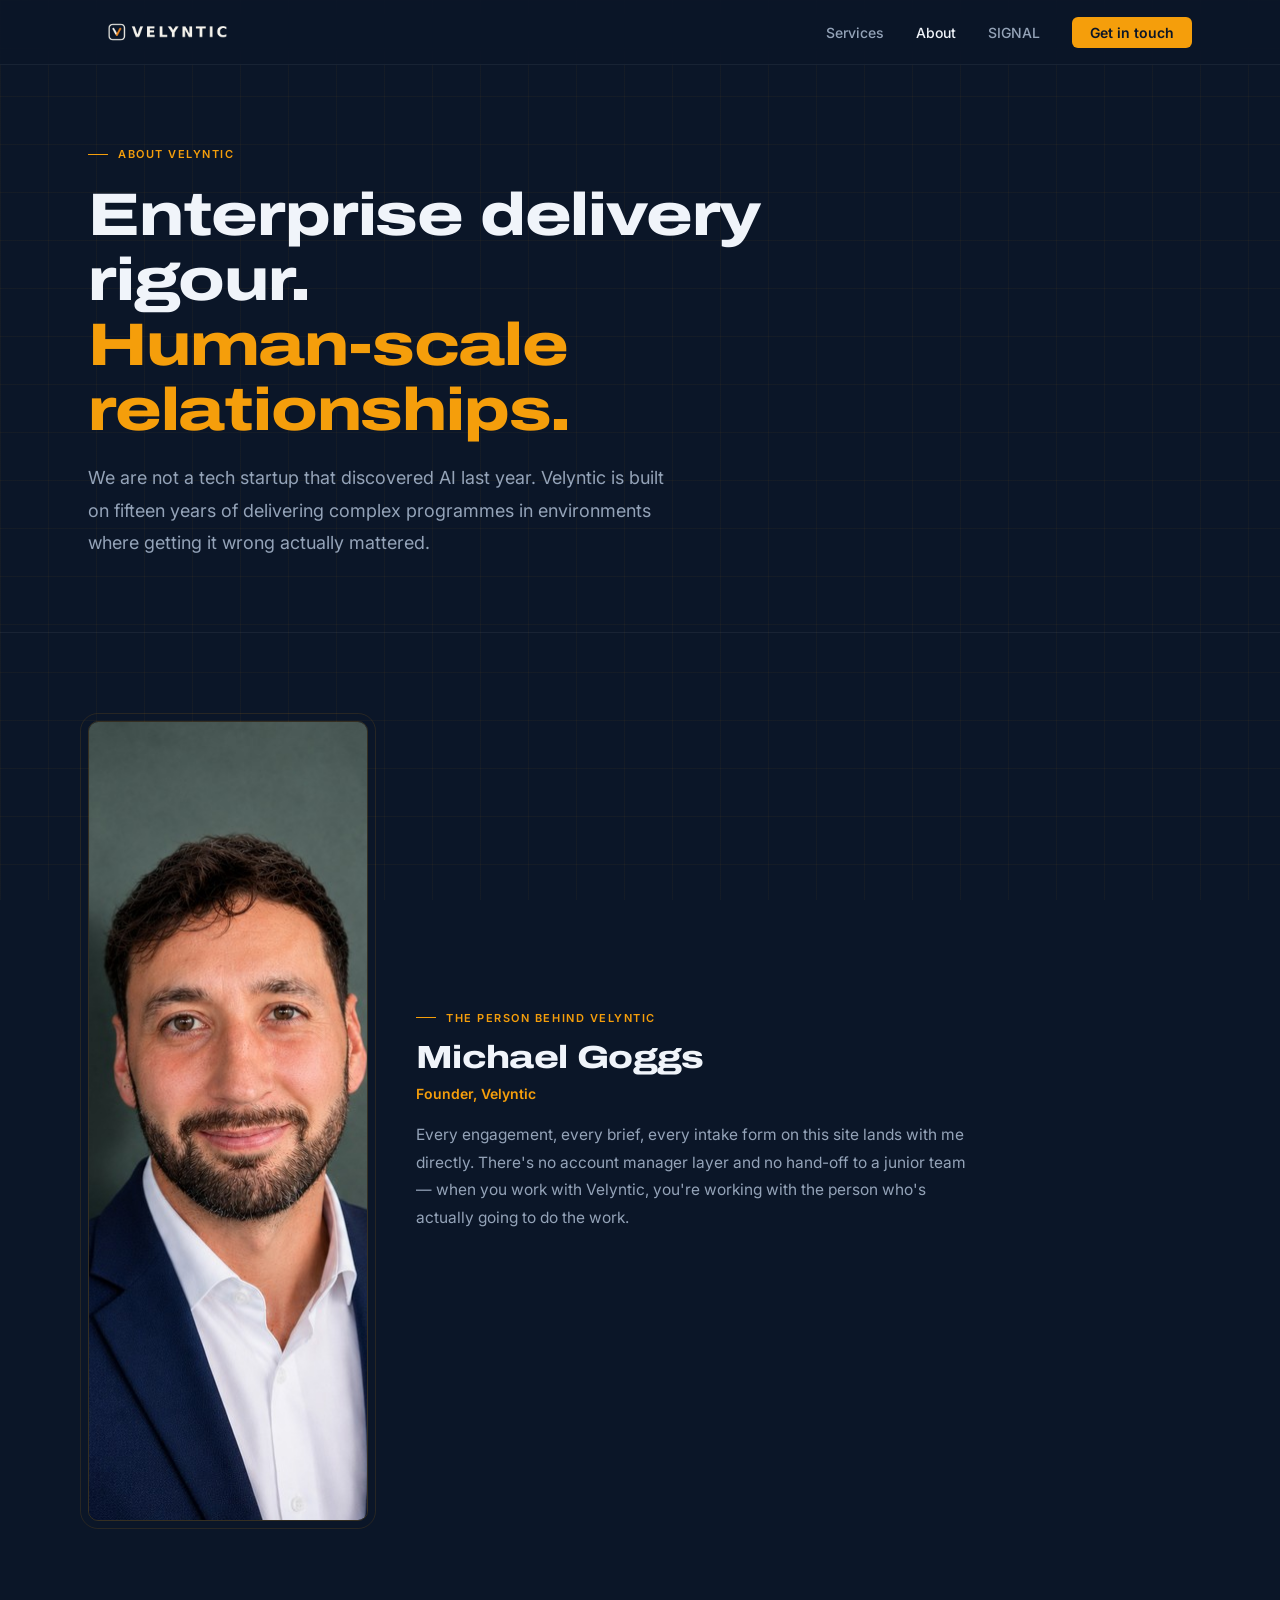
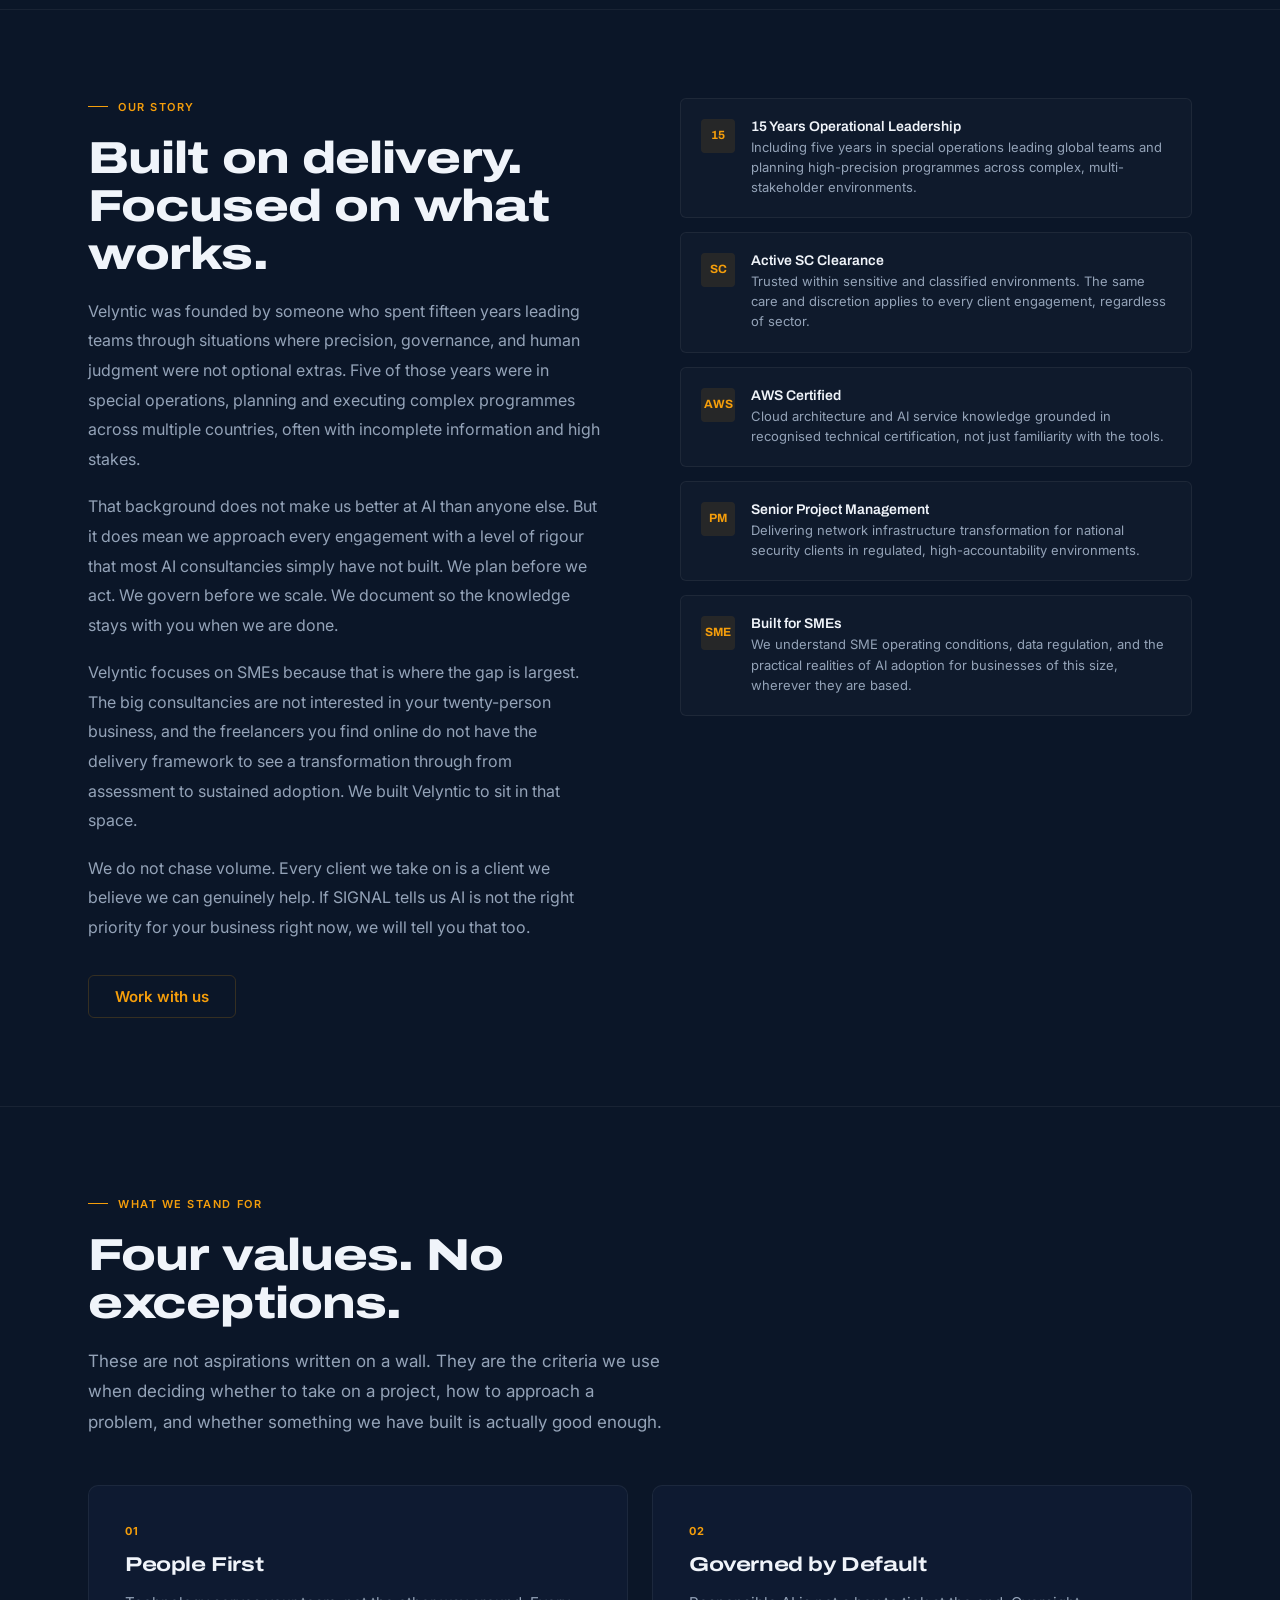
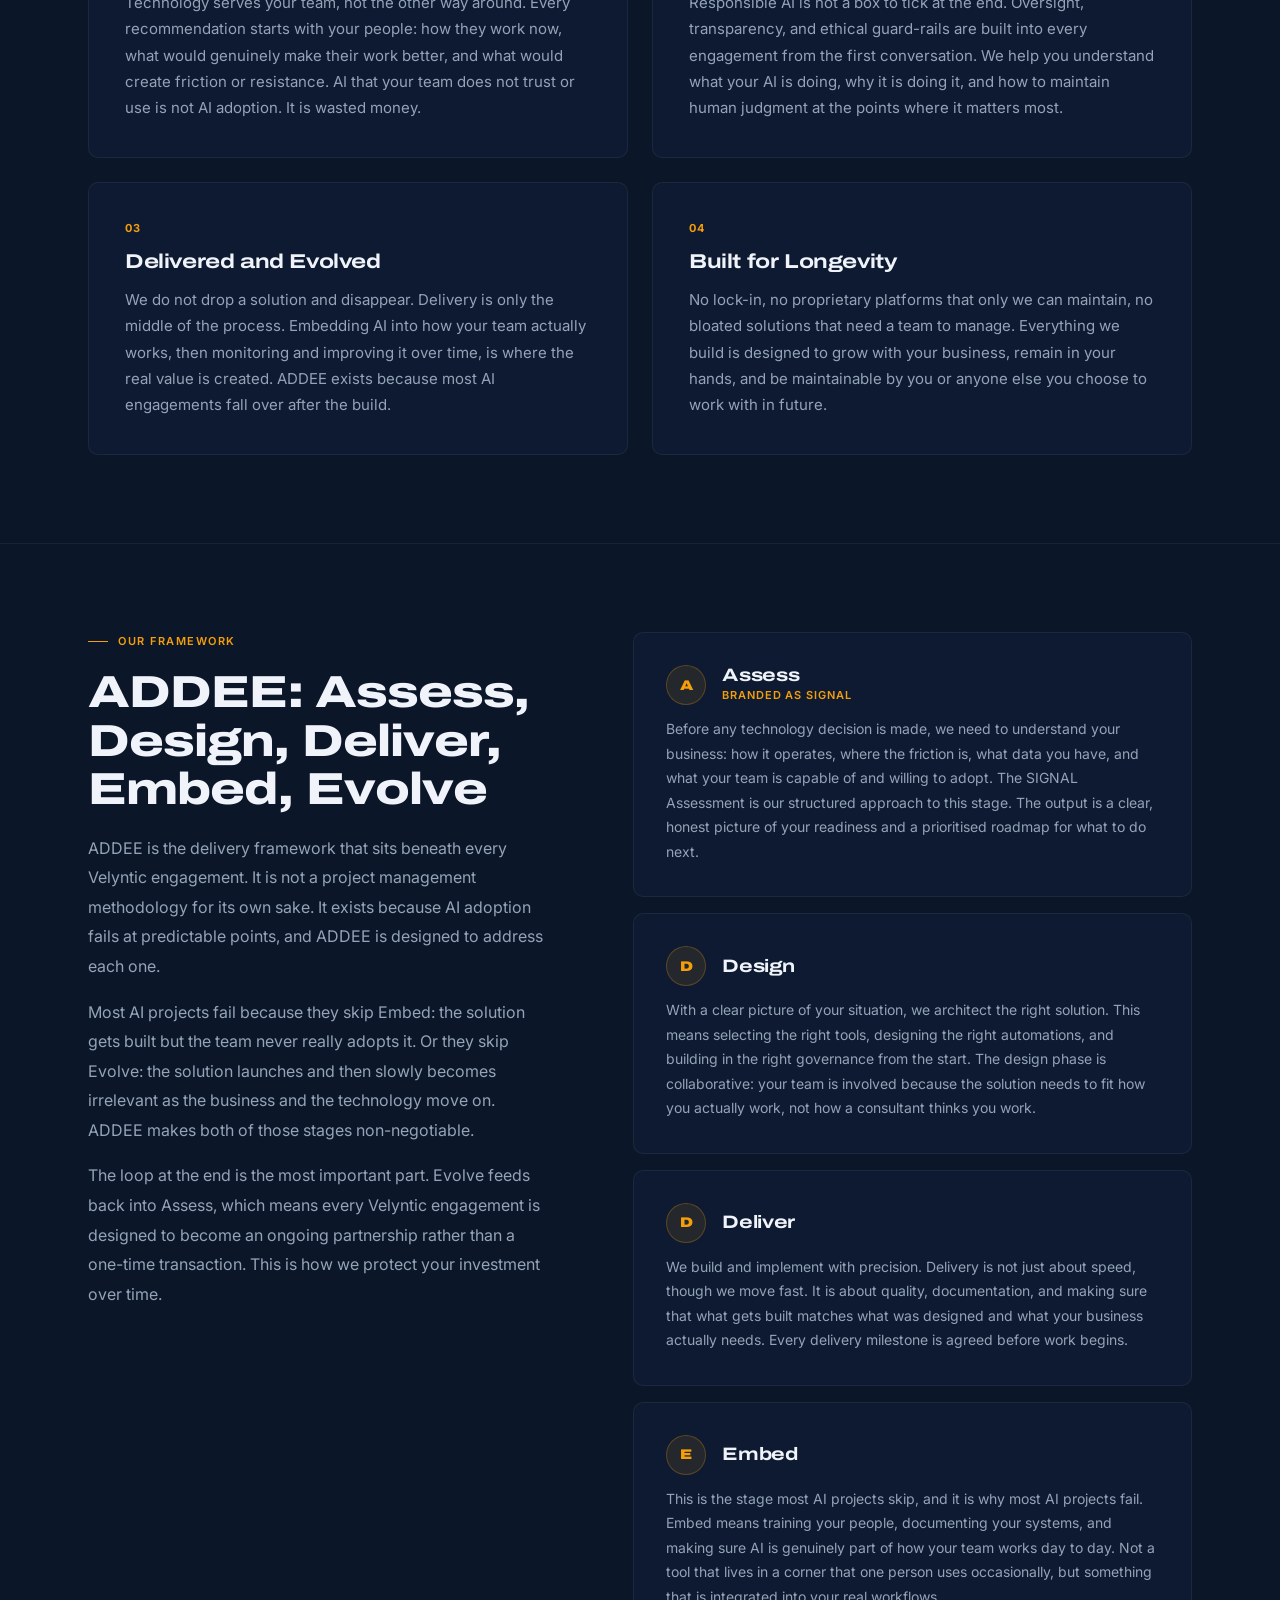
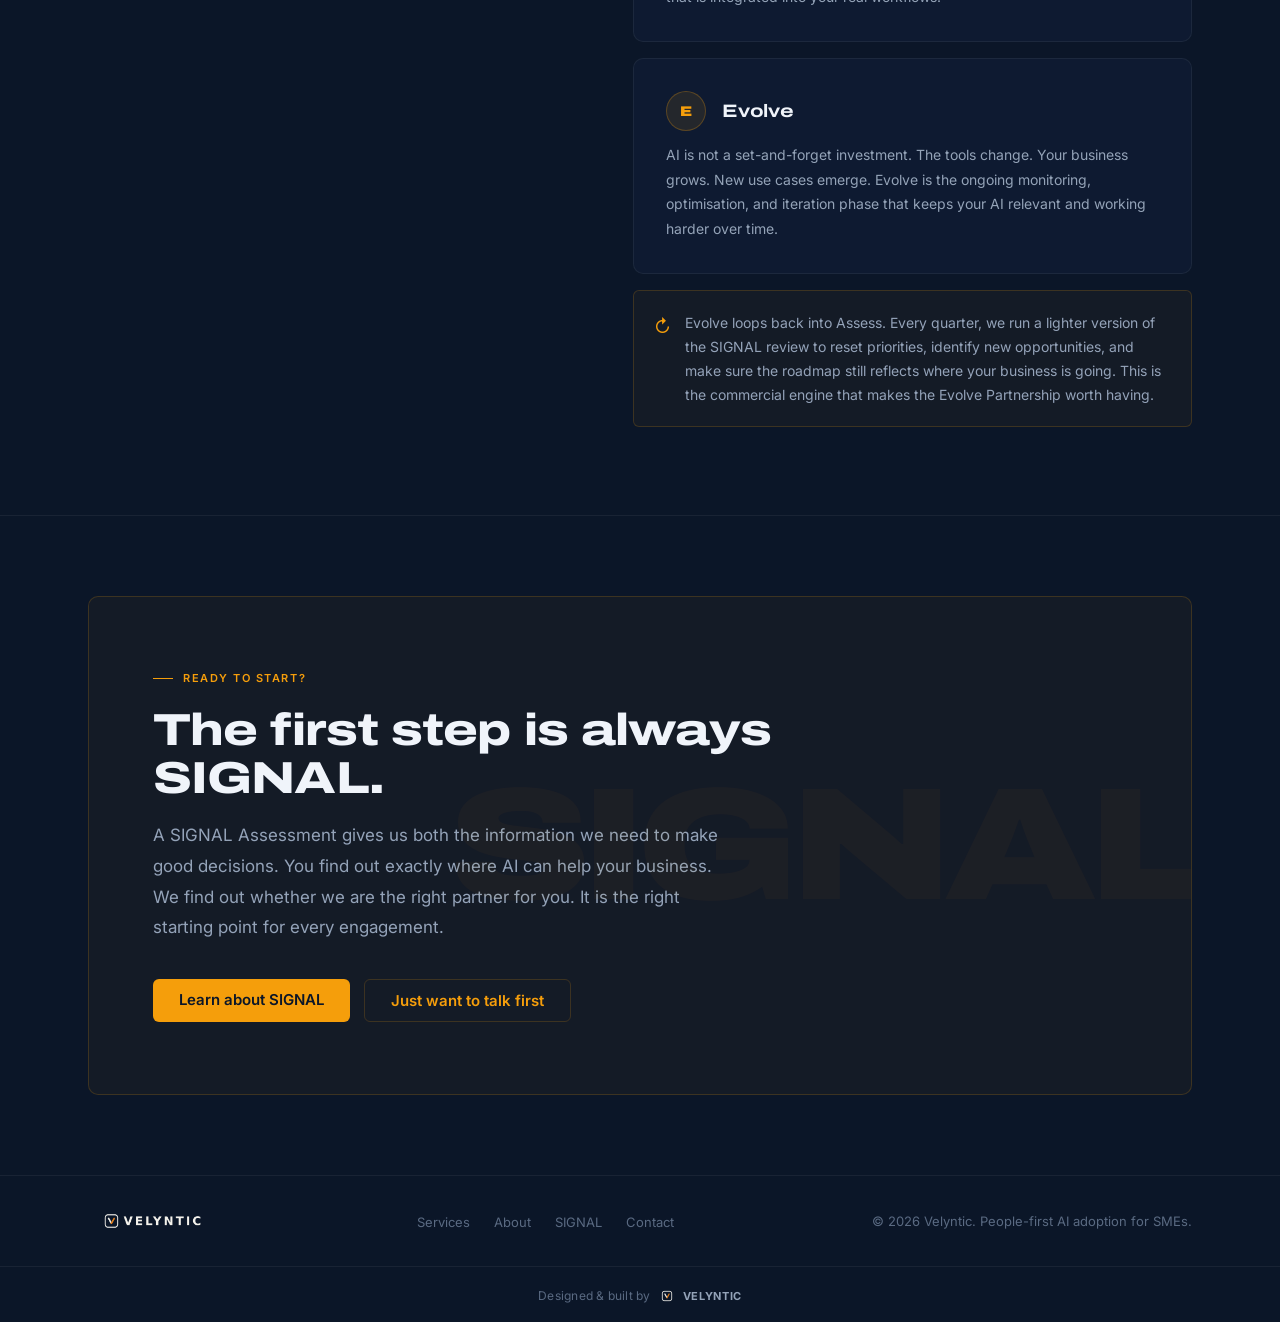
==== about.html @ 20ff8a2d "Add files via upload" ====
<!DOCTYPE html>
<html lang="en-GB">
<head>
  <meta charset="UTF-8">
  <meta name="viewport" content="width=device-width, initial-scale=1.0">
  <title>About | Velyntic</title>
  <meta name="description" content="About Velyntic: people-first AI adoption for SMEs. Fifteen years of operational leadership, active SC Clearance, and a delivery framework built for the long run.">
  <link rel="icon" type="image/png" href="assets/velyntic-favicon.png">
  <link rel="preconnect" href="https://fonts.googleapis.com">
  <link rel="preconnect" href="https://fonts.gstatic.com" crossorigin>
  <link href="https://fonts.googleapis.com/css2?family=Archivo:wdth,wght@75,400;100,700;100,800;100,900&family=Inter:wght@300;400;500;600&display=swap" rel="stylesheet">
  <link rel="stylesheet" href="css/styles.css">
  <style>
    .founder-intro { padding: 88px 0; border-bottom: 1px solid var(--border-subtle); }
    .founder-layout { display: grid; grid-template-columns: 280px 1fr; gap: 48px; align-items: center; }
    .founder-photo-wrap { position: relative; }
    .founder-photo-wrap img {
      width: 100%; aspect-ratio: 1 / 1; object-fit: cover; border-radius: var(--radius-lg);
      border: 1px solid var(--border-amber); display: block;
    }
    .founder-photo-wrap::after {
      content: ''; position: absolute; inset: -8px; border: 1px solid rgba(245,158,11,0.12);
      border-radius: calc(var(--radius-lg) + 8px); pointer-events: none;
    }
    .founder-text .section-label { margin-bottom: 14px; }
    .founder-text h2 { font-size: clamp(24px, 3vw, 32px); font-weight: 800; font-stretch: expanded; margin-bottom: 6px; }
    .founder-role { font-size: 14px; color: var(--amber); font-weight: 600; margin-bottom: 16px; }
    .founder-text p { font-size: 15.5px; color: var(--text-muted); line-height: 1.8; max-width: 560px; }
    @media (max-width: 640px) {
      .founder-layout { grid-template-columns: 1fr; }
      .founder-photo-wrap { max-width: 220px; margin: 0 auto; }
    }

    .about-story { padding: 88px 0; border-bottom: 1px solid var(--border-subtle); }
    .about-layout { display: grid; grid-template-columns: 1fr 1fr; gap: 80px; align-items: start; }
    .about-text p { font-size: 16px; color: var(--text-muted); line-height: 1.85; }
    .about-text p + p { margin-top: 18px; }
    .about-text .btn { margin-top: 32px; }

    .values { padding: 88px 0; border-bottom: 1px solid var(--border-subtle); }
    .values-grid { display: grid; grid-template-columns: repeat(2,1fr); gap: 24px; margin-top: 48px; }
    .value-card { border: 1px solid var(--border-subtle); border-radius: var(--radius-lg); padding: 36px; background: var(--navy-card); transition: border-color 0.2s; }
    .value-card:hover { border-color: var(--border-amber); }
    .value-num { font-size: 11px; font-weight: 700; letter-spacing: 0.1em; color: var(--amber); margin-bottom: 14px; }
    .value-card h3 { font-size: 20px; font-weight: 700; font-stretch: expanded; margin-bottom: 14px; }
    .value-card p { font-size: 15px; color: var(--text-muted); line-height: 1.75; }

    .addee-full { padding: 88px 0; border-bottom: 1px solid var(--border-subtle); }
    .addee-full-layout { display: grid; grid-template-columns: 1fr 1.2fr; gap: 80px; align-items: start; }
    .addee-full-intro p { font-size: 16px; color: var(--text-muted); line-height: 1.85; margin-top: 20px; }
    .addee-full-intro p + p { margin-top: 16px; }
    .addee-stage-full { padding: 32px; border: 1px solid var(--border-subtle); border-radius: var(--radius-lg); background: var(--navy-card); margin-bottom: 16px; transition: border-color 0.2s; }
    .addee-stage-full:hover { border-color: var(--border-amber); }
    .addee-stage-header { display: flex; align-items: center; gap: 16px; margin-bottom: 12px; }
    .addee-stage-letter { width: 40px; height: 40px; border-radius: 50%; background: rgba(245,158,11,0.1); border: 1px solid rgba(245,158,11,0.25); display: flex; align-items: center; justify-content: center; font-family: 'Archivo', sans-serif; font-weight: 900; font-stretch: expanded; font-size: 14px; color: var(--amber); flex-shrink: 0; }
    .addee-stage-full h3 { font-size: 18px; font-weight: 700; font-stretch: expanded; }
    .addee-stage-sub { font-size: 11px; font-weight: 600; letter-spacing: 0.08em; color: var(--amber); text-transform: uppercase; }
    .addee-stage-full p { font-size: 14px; color: var(--text-muted); line-height: 1.75; }
    .addee-loop-note { display: flex; gap: 14px; padding: 20px; background: rgba(245,158,11,0.04); border: 1px solid var(--border-amber); border-radius: var(--radius); margin-top: 8px; }
    .addee-loop-icon { color: var(--amber); font-size: 18px; flex-shrink: 0; margin-top: 1px; }
    .addee-loop-note p { font-size: 14px; color: var(--text-muted); line-height: 1.7; margin: 0; }

    .creds-section { padding: 88px 0; }
    .creds-layout { display: grid; grid-template-columns: 1fr 1fr; gap: 80px; align-items: start; }
    .creds-intro p { font-size: 16px; color: var(--text-muted); line-height: 1.85; margin-top: 20px; }
    .creds-intro p + p { margin-top: 16px; }

    @media (max-width: 768px) {
      .about-layout, .values-grid, .addee-full-layout, .creds-layout { grid-template-columns: 1fr; gap: 48px; }
    }
  </style>
</head>
<body>

<header id="nav">
  <div class="nav-inner">
    <a href="index.html" class="nav-logo"><img src="assets/velyntic-logo-lockup.png" alt="Velyntic"></a>
    <nav aria-label="Main navigation">
      <ul class="nav-links">
        <li><a href="services.html">Services</a></li>
        <li><a href="about.html" class="active">About</a></li>
        <li><a href="signal.html">SIGNAL</a></li>
        <li><a href="contact.html" class="nav-cta">Get in touch</a></li>
      </ul>
    </nav>
    <button class="nav-toggle" id="navToggle" aria-label="Open menu" aria-expanded="false">
      <span></span><span></span><span></span>
    </button>
  </div>
</header>
<nav class="nav-drawer" id="navDrawer">
  <a href="services.html">Services</a>
  <a href="about.html">About</a>
  <a href="signal.html">SIGNAL</a>
  <a href="contact.html">Get in touch</a>
</nav>

<main>

  <section class="page-hero">
    <div class="container">
      <div class="section-label">About Velyntic</div>
      <h1>Enterprise delivery rigour.<br><em>Human-scale relationships.</em></h1>
      <p>We are not a tech startup that discovered AI last year. Velyntic is built on fifteen years of delivering complex programmes in environments where getting it wrong actually mattered.</p>
    </div>
  </section>

  <!-- FOUNDER INTRO -->
  <section class="founder-intro">
    <div class="container">
      <div class="founder-layout">
        <div class="founder-photo-wrap">
          <img src="assets/michael-goggs.jpg" alt="Michael Goggs, founder of Velyntic" width="800" height="800" loading="lazy">
        </div>
        <div class="founder-text">
          <div class="section-label">The person behind Velyntic</div>
          <h2>Michael Goggs</h2>
          <div class="founder-role">Founder, Velyntic</div>
          <p>Every engagement, every brief, every intake form on this site lands with me directly. There's no account manager layer and no hand-off to a junior team — when you work with Velyntic, you're working with the person who's actually going to do the work.</p>
        </div>
      </div>
    </div>
  </section>

  <!-- STORY -->
  <section class="about-story">
    <div class="container">
      <div class="about-layout">
        <div class="about-text">
          <div class="section-label">Our story</div>
          <h2 class="section-title">Built on delivery. Focused on what works.</h2>
          <p>Velyntic was founded by someone who spent fifteen years leading teams through situations where precision, governance, and human judgment were not optional extras. Five of those years were in special operations, planning and executing complex programmes across multiple countries, often with incomplete information and high stakes.</p>
          <p>That background does not make us better at AI than anyone else. But it does mean we approach every engagement with a level of rigour that most AI consultancies simply have not built. We plan before we act. We govern before we scale. We document so the knowledge stays with you when we are done.</p>
          <p>Velyntic focuses on SMEs because that is where the gap is largest. The big consultancies are not interested in your twenty-person business, and the freelancers you find online do not have the delivery framework to see a transformation through from assessment to sustained adoption. We built Velyntic to sit in that space.</p>
          <p>We do not chase volume. Every client we take on is a client we believe we can genuinely help. If SIGNAL tells us AI is not the right priority for your business right now, we will tell you that too.</p>
          <a href="contact.html" class="btn btn-outline">Work with us</a>
        </div>
        <div class="credentials">
          <div class="credential">
            <div class="cred-icon">15</div>
            <div><h4>15 Years Operational Leadership</h4><p>Including five years in special operations leading global teams and planning high-precision programmes across complex, multi-stakeholder environments.</p></div>
          </div>
          <div class="credential">
            <div class="cred-icon">SC</div>
            <div><h4>Active SC Clearance</h4><p>Trusted within sensitive and classified environments. The same care and discretion applies to every client engagement, regardless of sector.</p></div>
          </div>
          <div class="credential">
            <div class="cred-icon">AWS</div>
            <div><h4>AWS Certified</h4><p>Cloud architecture and AI service knowledge grounded in recognised technical certification, not just familiarity with the tools.</p></div>
          </div>
          <div class="credential">
            <div class="cred-icon">PM</div>
            <div><h4>Senior Project Management</h4><p>Delivering network infrastructure transformation for national security clients in regulated, high-accountability environments.</p></div>
          </div>
          <div class="credential">
            <div class="cred-icon">SME</div>
            <div><h4>Built for SMEs</h4><p>We understand SME operating conditions, data regulation, and the practical realities of AI adoption for businesses of this size, wherever they are based.</p></div>
          </div>
        </div>
      </div>
    </div>
  </section>

  <!-- VALUES -->
  <section class="values">
    <div class="container">
      <div class="section-label">What we stand for</div>
      <h2 class="section-title">Four values. No exceptions.</h2>
      <p class="section-body">These are not aspirations written on a wall. They are the criteria we use when deciding whether to take on a project, how to approach a problem, and whether something we have built is actually good enough.</p>
      <div class="values-grid">
        <div class="value-card">
          <div class="value-num">01</div>
          <h3>People First</h3>
          <p>Technology serves your team, not the other way around. Every recommendation starts with your people: how they work now, what would genuinely make their work better, and what would create friction or resistance. AI that your team does not trust or use is not AI adoption. It is wasted money.</p>
        </div>
        <div class="value-card">
          <div class="value-num">02</div>
          <h3>Governed by Default</h3>
          <p>Responsible AI is not a box to tick at the end. Oversight, transparency, and ethical guard-rails are built into every engagement from the first conversation. We help you understand what your AI is doing, why it is doing it, and how to maintain human judgment at the points where it matters most.</p>
        </div>
        <div class="value-card">
          <div class="value-num">03</div>
          <h3>Delivered and Evolved</h3>
          <p>We do not drop a solution and disappear. Delivery is only the middle of the process. Embedding AI into how your team actually works, then monitoring and improving it over time, is where the real value is created. ADDEE exists because most AI engagements fall over after the build.</p>
        </div>
        <div class="value-card">
          <div class="value-num">04</div>
          <h3>Built for Longevity</h3>
          <p>No lock-in, no proprietary platforms that only we can maintain, no bloated solutions that need a team to manage. Everything we build is designed to grow with your business, remain in your hands, and be maintainable by you or anyone else you choose to work with in future.</p>
        </div>
      </div>
    </div>
  </section>

  <!-- ADDEE FULL -->
  <section class="addee-full" id="addee">
    <div class="container">
      <div class="addee-full-layout">
        <div class="addee-full-intro">
          <div class="section-label">Our framework</div>
          <h2 class="section-title">ADDEE: Assess, Design, Deliver, Embed, Evolve</h2>
          <p>ADDEE is the delivery framework that sits beneath every Velyntic engagement. It is not a project management methodology for its own sake. It exists because AI adoption fails at predictable points, and ADDEE is designed to address each one.</p>
          <p>Most AI projects fail because they skip Embed: the solution gets built but the team never really adopts it. Or they skip Evolve: the solution launches and then slowly becomes irrelevant as the business and the technology move on. ADDEE makes both of those stages non-negotiable.</p>
          <p>The loop at the end is the most important part. Evolve feeds back into Assess, which means every Velyntic engagement is designed to become an ongoing partnership rather than a one-time transaction. This is how we protect your investment over time.</p>
        </div>
        <div>
          <div class="addee-stage-full">
            <div class="addee-stage-header">
              <div class="addee-stage-letter">A</div>
              <div><h3>Assess</h3><div class="addee-stage-sub">Branded as SIGNAL</div></div>
            </div>
            <p>Before any technology decision is made, we need to understand your business: how it operates, where the friction is, what data you have, and what your team is capable of and willing to adopt. The SIGNAL Assessment is our structured approach to this stage. The output is a clear, honest picture of your readiness and a prioritised roadmap for what to do next.</p>
          </div>
          <div class="addee-stage-full">
            <div class="addee-stage-header">
              <div class="addee-stage-letter">D</div>
              <div><h3>Design</h3></div>
            </div>
            <p>With a clear picture of your situation, we architect the right solution. This means selecting the right tools, designing the right automations, and building in the right governance from the start. The design phase is collaborative: your team is involved because the solution needs to fit how you actually work, not how a consultant thinks you work.</p>
          </div>
          <div class="addee-stage-full">
            <div class="addee-stage-header">
              <div class="addee-stage-letter">D</div>
              <div><h3>Deliver</h3></div>
            </div>
            <p>We build and implement with precision. Delivery is not just about speed, though we move fast. It is about quality, documentation, and making sure that what gets built matches what was designed and what your business actually needs. Every delivery milestone is agreed before work begins.</p>
          </div>
          <div class="addee-stage-full">
            <div class="addee-stage-header">
              <div class="addee-stage-letter">E</div>
              <div><h3>Embed</h3></div>
            </div>
            <p>This is the stage most AI projects skip, and it is why most AI projects fail. Embed means training your people, documenting your systems, and making sure AI is genuinely part of how your team works day to day. Not a tool that lives in a corner that one person uses occasionally, but something that is integrated into your real workflows.</p>
          </div>
          <div class="addee-stage-full">
            <div class="addee-stage-header">
              <div class="addee-stage-letter">E</div>
              <div><h3>Evolve</h3></div>
            </div>
            <p>AI is not a set-and-forget investment. The tools change. Your business grows. New use cases emerge. Evolve is the ongoing monitoring, optimisation, and iteration phase that keeps your AI relevant and working harder over time.</p>
          </div>
          <div class="addee-loop-note">
            <div class="addee-loop-icon">&#8635;</div>
            <p>Evolve loops back into Assess. Every quarter, we run a lighter version of the SIGNAL review to reset priorities, identify new opportunities, and make sure the roadmap still reflects where your business is going. This is the commercial engine that makes the Evolve Partnership worth having.</p>
          </div>
        </div>
      </div>
    </div>
  </section>

  <!-- CTA -->
  <section style="padding: 80px 0;">
    <div class="container">
      <div class="signal-box">
        <div class="section-label">Ready to start?</div>
        <h2 class="section-title">The first step is always SIGNAL.</h2>
        <p class="section-body" style="margin-bottom:36px;">A SIGNAL Assessment gives us both the information we need to make good decisions. You find out exactly where AI can help your business. We find out whether we are the right partner for you. It is the right starting point for every engagement.</p>
        <div style="display:flex;gap:14px;flex-wrap:wrap;">
          <a href="signal.html" class="btn btn-amber">Learn about SIGNAL</a>
          <a href="contact.html" class="btn btn-outline">Just want to talk first</a>
        </div>
      </div>
    </div>
  </section>

</main>

<footer>
  <div class="footer-main">
    <a href="index.html" class="footer-logo"><img src="assets/velyntic-logo-lockup.png" alt="Velyntic"></a>
    <ul class="footer-links">
      <li><a href="services.html">Services</a></li>
      <li><a href="about.html">About</a></li>
      <li><a href="signal.html">SIGNAL</a></li>
      <li><a href="contact.html">Contact</a></li>
    </ul>
    <p class="footer-copy">&copy; 2026 Velyntic. People-first AI adoption for SMEs.</p>
  </div>
  <div class="footer-credit">
    <div class="footer-credit-inner">
      Designed &amp; built by
      <img src="assets/velyntic-mark.png" alt="Velyntic mark">
      <strong>VELYNTIC</strong>
    </div>
  </div>
</footer>

<script src="js/main.js"></script>
</body>
</html>
---- css/styles.css ----
/* ============================================================
   VELYNTIC — Shared Stylesheet
   ============================================================ */

/* TOKENS */
:root {
  --navy:          #0B1628;
  --navy-raised:   #111f38;
  --navy-card:     rgba(17,31,56,0.6);
  --amber:         #F59E0B;
  --amber-pale:    #FCD34D;
  --white:         #FFFFFF;
  --text-primary:  #F0F4FA;
  --text-muted:    #94A3B8;
  --text-dim:      #5A6A82;
  --border-amber:  rgba(245,158,11,0.18);
  --border-subtle: rgba(255,255,255,0.06);
  --grid-line:     rgba(245,158,11,0.045);
  --radius:        6px;
  --radius-lg:     10px;
}

/* RESET */
*, *::before, *::after { box-sizing: border-box; margin: 0; padding: 0; }
html { scroll-behavior: smooth; font-size: 16px; }

body {
  font-family: 'Inter', system-ui, sans-serif;
  background: var(--navy);
  color: var(--text-primary);
  line-height: 1.65;
  overflow-x: hidden;
  -webkit-font-smoothing: antialiased;
}

/* Grid background */
body::before {
  content: '';
  position: fixed;
  inset: 0;
  background-image:
    linear-gradient(var(--grid-line) 1px, transparent 1px),
    linear-gradient(90deg, var(--grid-line) 1px, transparent 1px);
  background-size: 48px 48px;
  pointer-events: none;
  z-index: 0;
}

/* TYPOGRAPHY */
h1, h2, h3, h4 {
  font-family: 'Archivo', sans-serif;
  font-weight: 800;
  font-stretch: expanded;
  line-height: 1.08;
  letter-spacing: -0.02em;
}
p { line-height: 1.75; }
em { font-style: normal; color: var(--amber); }
a { color: inherit; }

/* LAYOUT */
.container { max-width: 1160px; margin: 0 auto; padding: 0 28px; position: relative; z-index: 1; }
section { position: relative; z-index: 1; }
.sep { height: 1px; background: linear-gradient(90deg, transparent, rgba(245,158,11,0.2), transparent); position: relative; z-index: 1; }

/* UTILITIES */
.section-label {
  font-size: 11px; font-weight: 600; letter-spacing: 0.14em;
  text-transform: uppercase; color: var(--amber);
  margin-bottom: 18px; display: flex; align-items: center; gap: 10px;
}
.section-label::before {
  content: ''; display: inline-block; width: 20px;
  height: 1px; background: var(--amber); flex-shrink: 0;
}
.section-title {
  font-size: clamp(28px, 3.5vw, 46px);
  font-weight: 800; font-stretch: expanded;
  margin-bottom: 18px; max-width: 680px;
}
.section-body {
  font-size: 17px; color: var(--text-muted);
  line-height: 1.8; max-width: 580px;
}

/* BUTTONS */
.btn {
  display: inline-block; padding: 13px 26px;
  border-radius: var(--radius); font-weight: 600;
  font-size: 15px; text-decoration: none;
  transition: all 0.18s; line-height: 1;
  cursor: pointer; border: none;
  font-family: 'Inter', sans-serif;
}
.btn-amber { background: var(--amber); color: var(--navy); }
.btn-amber:hover { background: var(--amber-pale); transform: translateY(-1px); }
.btn-outline { border: 1px solid var(--border-amber); color: var(--amber); background: transparent; }
.btn-outline:hover { border-color: var(--amber); background: rgba(245,158,11,0.06); }

/* ============================================================
   NAVIGATION
   ============================================================ */
#nav {
  position: sticky; top: 0; z-index: 200;
  background: rgba(11,22,40,0.92);
  backdrop-filter: blur(16px);
  -webkit-backdrop-filter: blur(16px);
  border-bottom: 1px solid var(--border-subtle);
}
.nav-inner {
  max-width: 1160px; margin: 0 auto; padding: 0 28px;
  height: 64px; display: flex; align-items: center; justify-content: space-between;
}
.nav-logo { text-decoration: none; display: flex; align-items: center; }
.nav-logo img { height: 32px; width: auto; display: block; }
.nav-links { display: flex; align-items: center; gap: 32px; list-style: none; }
.nav-links a {
  font-size: 14px; font-weight: 500; color: var(--text-muted);
  text-decoration: none; transition: color 0.18s;
}
.nav-links a:hover, .nav-links a.active { color: var(--text-primary); }
.nav-links .nav-cta {
  background: var(--amber); color: var(--navy);
  font-weight: 600; padding: 7px 18px; border-radius: var(--radius);
  transition: background 0.18s;
}
.nav-links .nav-cta:hover { background: var(--amber-pale); color: var(--navy); }
.nav-toggle {
  display: none; flex-direction: column; gap: 5px;
  cursor: pointer; padding: 6px; background: none; border: none;
}
.nav-toggle span { display: block; width: 22px; height: 2px; background: var(--text-muted); border-radius: 2px; }
.nav-drawer {
  display: none; position: fixed; inset: 64px 0 0;
  background: rgba(11,22,40,0.97); backdrop-filter: blur(16px);
  z-index: 190; padding: 32px 28px; flex-direction: column; gap: 4px;
}
.nav-drawer.open { display: flex; }
.nav-drawer a {
  font-size: 18px; font-weight: 600; color: var(--text-muted);
  text-decoration: none; padding: 14px 0;
  border-bottom: 1px solid var(--border-subtle); transition: color 0.18s;
}
.nav-drawer a:hover { color: var(--amber); }

/* ============================================================
   PAGE HERO (used on inner pages)
   ============================================================ */
.page-hero { padding: 80px 0 72px; border-bottom: 1px solid var(--border-subtle); }
.page-hero .section-label { margin-bottom: 20px; }
.page-hero h1 { font-size: clamp(36px, 5vw, 60px); max-width: 780px; margin-bottom: 20px; }
.page-hero p { font-size: 18px; color: var(--text-muted); max-width: 580px; line-height: 1.8; }

/* ============================================================
   FOOTER
   ============================================================ */
footer { border-top: 1px solid var(--border-subtle); position: relative; z-index: 1; }
.footer-main {
  max-width: 1160px; margin: 0 auto; padding: 32px 28px;
  display: flex; justify-content: space-between; align-items: center;
  flex-wrap: wrap; gap: 20px;
}
.footer-logo { text-decoration: none; display: flex; align-items: center; }
.footer-logo img { height: 26px; width: auto; display: block; }
.footer-links { display: flex; gap: 24px; list-style: none; flex-wrap: wrap; }
.footer-links a { font-size: 13px; color: var(--text-dim); text-decoration: none; transition: color 0.18s; }
.footer-links a:hover { color: var(--text-muted); }
.footer-copy { font-size: 13px; color: var(--text-dim); }
.footer-credit {
  border-top: 1px solid var(--border-subtle);
  padding: 14px 28px; text-align: center;
}
.footer-credit-inner {
  display: inline-flex; align-items: center; gap: 8px;
  font-size: 12px; color: var(--text-dim); letter-spacing: 0.02em;
}
.footer-credit-inner img { height: 16px; width: auto; display: block; }
.footer-credit-inner strong { color: var(--text-muted); letter-spacing: 0.06em; font-size: 11px; }

/* ============================================================
   SERVICE CARDS
   ============================================================ */
.svc-card {
  background: var(--navy-card); border: 1px solid var(--border-subtle);
  border-radius: var(--radius-lg); padding: 32px;
  display: flex; flex-direction: column;
  transition: border-color 0.2s, background 0.2s;
  position: relative; overflow: hidden;
}
.svc-card::after {
  content: ''; position: absolute; top: 0; left: 0; right: 0; height: 2px;
  background: linear-gradient(90deg, var(--amber), rgba(245,158,11,0.2));
  opacity: 0; transition: opacity 0.2s;
}
.svc-card:hover { border-color: var(--border-amber); background: rgba(17,31,56,0.9); }
.svc-card:hover::after { opacity: 1; }
.svc-badge {
  display: inline-flex; background: rgba(245,158,11,0.1);
  border: 1px solid rgba(245,158,11,0.22); color: var(--amber);
  font-size: 10px; font-weight: 700; letter-spacing: 0.08em;
  text-transform: uppercase; padding: 3px 8px; border-radius: 3px;
  margin-bottom: 12px; width: fit-content;
}
.svc-type { font-size: 11px; font-weight: 600; letter-spacing: 0.1em; text-transform: uppercase; color: var(--text-dim); margin-bottom: 10px; }
.svc-card h3 { font-size: 20px; font-weight: 700; font-stretch: expanded; margin-bottom: 12px; }
.svc-card > p { font-size: 14px; color: var(--text-muted); line-height: 1.75; flex: 1; margin-bottom: 24px; }
.svc-price { border-top: 1px solid var(--border-subtle); padding-top: 18px; margin-top: auto; }
.svc-price-value { font-family: 'Archivo', sans-serif; font-weight: 800; font-stretch: expanded; font-size: 18px; color: var(--white); }
.svc-price-note { font-size: 12px; color: var(--text-dim); margin-top: 4px; }

/* ============================================================
   PILLARS
   ============================================================ */
.pillars-grid {
  display: grid; grid-template-columns: repeat(4,1fr);
  gap: 1px; background: var(--border-subtle);
  border: 1px solid var(--border-subtle); border-radius: var(--radius-lg); overflow: hidden;
}
.pillar { background: var(--navy); padding: 32px 28px; transition: background 0.18s; }
.pillar:hover { background: var(--navy-raised); }
.pillar-num { font-size: 11px; font-weight: 700; letter-spacing: 0.1em; color: var(--amber); margin-bottom: 14px; }
.pillar h3 { font-size: 17px; font-weight: 700; font-stretch: expanded; margin-bottom: 10px; }
.pillar p { font-size: 14px; color: var(--text-muted); line-height: 1.7; }

/* ============================================================
   ADDEE STAGES
   ============================================================ */
.addee-stages { display: flex; flex-direction: column; }
.stage-row { display: flex; gap: 20px; padding-bottom: 32px; }
.stage-row:last-child { padding-bottom: 0; }
.stage-line-col { display: flex; flex-direction: column; align-items: center; width: 28px; flex-shrink: 0; }
.stage-node { width: 10px; height: 10px; border-radius: 50%; background: var(--amber); margin-top: 6px; flex-shrink: 0; box-shadow: 0 0 0 3px rgba(245,158,11,0.15); }
.stage-connector { flex: 1; width: 1px; background: rgba(245,158,11,0.18); margin: 6px 0 0; }
.stage-row:last-child .stage-connector { display: none; }
.stage-body { flex: 1; }
.stage-letter { font-size: 10px; font-weight: 700; letter-spacing: 0.1em; color: var(--amber); text-transform: uppercase; margin-bottom: 5px; }
.stage-body h4 { font-size: 17px; font-weight: 700; font-stretch: expanded; margin-bottom: 6px; }
.stage-body p { font-size: 14px; color: var(--text-muted); line-height: 1.7; }

/* ============================================================
   CREDENTIALS
   ============================================================ */
.credentials { display: flex; flex-direction: column; gap: 14px; }
.credential { display: flex; gap: 16px; padding: 20px; border: 1px solid var(--border-subtle); border-radius: var(--radius); background: rgba(255,255,255,0.02); transition: border-color 0.18s; }
.credential:hover { border-color: var(--border-amber); }
.cred-icon { width: 34px; height: 34px; background: rgba(245,158,11,0.1); border-radius: 4px; display: flex; align-items: center; justify-content: center; color: var(--amber); flex-shrink: 0; font-size: 12px; font-weight: 700; font-family: 'Archivo', sans-serif; }
.credential h4 { font-size: 14px; font-weight: 600; font-stretch: normal; letter-spacing: 0; margin-bottom: 3px; }
.credential p { font-size: 13px; color: var(--text-muted); line-height: 1.55; margin: 0; }

/* ============================================================
   CONTACT FORM
   ============================================================ */
.contact-form { background: rgba(255,255,255,0.02); border: 1px solid var(--border-subtle); border-radius: var(--radius-lg); padding: 40px; }
.form-stack { display: flex; flex-direction: column; gap: 18px; }
.form-row { display: grid; grid-template-columns: 1fr 1fr; gap: 16px; }
.field { display: flex; flex-direction: column; gap: 6px; }
label { font-size: 13px; font-weight: 500; color: var(--text-muted); letter-spacing: 0.02em; }
input, select, textarea { width: 100%; background: rgba(255,255,255,0.04); border: 1px solid rgba(255,255,255,0.09); border-radius: var(--radius); padding: 11px 14px; color: var(--text-primary); font-family: 'Inter', sans-serif; font-size: 15px; outline: none; transition: border-color 0.18s; -webkit-appearance: none; appearance: none; }
input::placeholder, textarea::placeholder { color: var(--text-dim); }
select { background-image: url("data:image/svg+xml,%3Csvg xmlns='http://www.w3.org/2000/svg' width='12' height='8' viewBox='0 0 12 8'%3E%3Cpath d='M1 1l5 5 5-5' stroke='%235A6A82' stroke-width='1.5' fill='none' stroke-linecap='round'/%3E%3C/svg%3E"); background-repeat: no-repeat; background-position: right 14px center; padding-right: 36px; }
select option { background: #111f38; color: var(--text-primary); }
input:focus, select:focus, textarea:focus { border-color: rgba(245,158,11,0.45); background: rgba(245,158,11,0.03); }
textarea { min-height: 110px; resize: vertical; }
.form-submit { background: var(--amber); color: var(--navy); border: none; padding: 13px 28px; border-radius: var(--radius); font-weight: 700; font-size: 15px; font-family: 'Inter', sans-serif; cursor: pointer; transition: background 0.18s, transform 0.18s; width: 100%; }
.form-submit:hover { background: var(--amber-pale); transform: translateY(-1px); }
.form-note { font-size: 12px; color: var(--text-dim); text-align: center; }
.basin-hp { display: none !important; }

/* ============================================================
   SIGNAL BOX
   ============================================================ */
.signal-box {
  background: rgba(245,158,11,0.04); border: 1px solid var(--border-amber);
  border-radius: var(--radius-lg); padding: 72px 64px;
  position: relative; overflow: hidden;
}
.signal-box::before {
  content: 'SIGNAL'; position: absolute; right: -16px; top: 50%; transform: translateY(-50%);
  font-family: 'Archivo', sans-serif; font-weight: 900; font-stretch: expanded;
  font-size: 160px; color: rgba(245,158,11,0.035); letter-spacing: -0.05em;
  pointer-events: none; user-select: none; line-height: 1;
}
.signal-stats { display: flex; gap: 48px; flex-wrap: wrap; margin-bottom: 44px; padding-bottom: 44px; border-bottom: 1px solid var(--border-subtle); }
.stat-val { font-family: 'Archivo', sans-serif; font-weight: 900; font-stretch: expanded; font-size: 36px; color: var(--amber); letter-spacing: -0.03em; line-height: 1; }
.stat-lbl { font-size: 13px; color: var(--text-muted); margin-top: 5px; }

/* ============================================================
   RESPONSIVE
   ============================================================ */
@media (max-width: 1024px) {
  .pillars-grid { grid-template-columns: repeat(2,1fr); }
}
@media (max-width: 768px) {
  .nav-links { display: none; }
  .nav-toggle { display: flex; }
  .form-row { grid-template-columns: 1fr; }
  .footer-main { flex-direction: column; gap: 16px; text-align: center; }
  .footer-links { flex-wrap: wrap; justify-content: center; }
  .contact-form { padding: 28px 22px; }
  .signal-box { padding: 40px 28px; }
  .signal-box::before { display: none; }
}
@media (max-width: 480px) {
  .pillars-grid { grid-template-columns: 1fr; }
  .container { padding: 0 20px; }
}
@media (prefers-reduced-motion: reduce) {
  *, *::before, *::after { transition: none !important; }
  html { scroll-behavior: auto; }
}

/* ============================================================
   INTAKE FORMS — hero + shell
   ============================================================ */
.intake-hero { padding: 80px 0 48px; border-bottom: 1px solid var(--border-subtle); }
.intake-wrap { max-width: 720px; margin: 0 auto; padding: 56px 28px 100px; position: relative; z-index: 1; }
.intake-back { text-align: center; margin-top: 22px; }
.intake-back a { font-size: 13px; color: var(--text-dim); text-decoration: none; }
.intake-back a:hover { color: var(--text-muted); }

/* ============================================================
   WIZARD — one question at a time, matching the SIGNAL Check
   ============================================================ */
.wiz-panel { background: var(--navy-card); border: 1px solid var(--border-amber); border-radius: 14px; padding: 36px; }
@media (max-width: 640px) { .wiz-panel { padding: 24px 20px; } }

.wiz-head { display: flex; justify-content: space-between; align-items: center; font-size: 11px; letter-spacing: 0.14em; text-transform: uppercase; color: var(--text-dim); margin-bottom: 16px; }
.wiz-track { height: 6px; background: rgba(255,255,255,0.05); border-radius: 4px; overflow: hidden; border: 1px solid var(--border-subtle); margin-bottom: 32px; }
.wiz-fill { height: 100%; width: 0%; background: var(--amber); border-radius: 4px; transition: width 0.4s cubic-bezier(.2,.7,.3,1); }

.wiz-step { display: none; }
.wiz-step.wiz-active { display: block; animation: wizIn 0.25s ease; }
@keyframes wizIn { from { opacity: 0; transform: translateY(6px); } to { opacity: 1; transform: translateY(0); } }

.wiz-eyebrow { font-size: 11px; font-weight: 700; letter-spacing: 0.1em; text-transform: uppercase; color: var(--amber); margin-bottom: 10px; }
.wiz-question { font-family: 'Archivo', sans-serif; font-stretch: expanded; font-weight: 800; font-size: 22px; margin: 0 0 8px; line-height: 1.2; }
.wiz-desc { font-size: 14px; color: var(--text-muted); line-height: 1.7; margin-bottom: 22px; max-width: 520px; }
.wiz-optional-tag { font-size: 11px; color: var(--text-dim); font-weight: 500; text-transform: none; letter-spacing: 0; margin-left: 8px; }

/* single-select buttons (auto-advance) */
.wiz-opts { display: flex; flex-direction: column; gap: 10px; margin-bottom: 6px; }
.wiz-opt {
  text-align: left; font-family: 'Inter', sans-serif; font-size: 15px; color: var(--text-primary);
  background: rgba(255,255,255,0.03); border: 1px solid rgba(255,255,255,0.09); border-radius: 10px;
  padding: 15px 18px; cursor: pointer; transition: border-color 0.15s, background 0.15s;
  display: flex; align-items: center; justify-content: space-between; gap: 12px;
}
.wiz-opt:hover { border-color: var(--amber); background: rgba(245,158,11,0.06); }
.wiz-opt.active { border-color: var(--amber); background: rgba(245,158,11,0.1); }
.wiz-opt .chev { color: var(--amber); opacity: 0.6; }

/* larger cards for tier-style choices */
.wiz-cards { display: grid; grid-template-columns: 1fr 1fr 1fr; gap: 14px; margin-bottom: 6px; }
@media (max-width: 640px) { .wiz-cards { grid-template-columns: 1fr; } }
.wiz-card {
  text-align: left; cursor: pointer; border: 1px solid var(--border-subtle); border-radius: 12px;
  padding: 20px; background: rgba(255,255,255,0.02); transition: border-color 0.18s, background 0.18s;
  font-family: 'Inter', sans-serif; color: var(--text-primary);
}
.wiz-card:hover { border-color: var(--border-amber); }
.wiz-card.active { border-color: var(--amber); background: rgba(245,158,11,0.08); }
.wiz-card .c-name { display: block; font-family: 'Archivo', sans-serif; font-weight: 700; font-stretch: expanded; font-size: 15px; margin-bottom: 4px; }
.wiz-card .c-price { display: block; font-size: 12px; color: var(--amber); margin-bottom: 8px; }
.wiz-card .c-desc { display: block; font-size: 12.5px; color: var(--text-dim); line-height: 1.5; font-weight: 400; }

/* multi-select toggle buttons */
.wiz-toggle-grid { display: grid; grid-template-columns: 1fr 1fr; gap: 10px; margin-bottom: 6px; }
@media (max-width: 640px) { .wiz-toggle-grid { grid-template-columns: 1fr; } }
.wiz-toggle {
  display: flex; align-items: center; gap: 10px; text-align: left; cursor: pointer;
  font-family: 'Inter', sans-serif; font-size: 14px; color: var(--text-muted);
  border: 1px solid rgba(255,255,255,0.09); background: rgba(255,255,255,0.03);
  border-radius: 9px; padding: 12px 14px; transition: border-color 0.15s, background 0.15s, color 0.15s;
}
.wiz-toggle:hover { border-color: var(--border-amber); }
.wiz-toggle .tick { width: 16px; height: 16px; border-radius: 4px; border: 1px solid rgba(255,255,255,0.2); flex-shrink: 0; position: relative; }
.wiz-toggle.active { border-color: var(--amber); background: rgba(245,158,11,0.1); color: var(--text-primary); }
.wiz-toggle.active .tick { background: var(--amber); border-color: var(--amber); }
.wiz-toggle.active .tick::after { content: '✓'; position: absolute; inset: 0; display: flex; align-items: center; justify-content: center; font-size: 11px; color: var(--navy); font-weight: 700; }

/* text / textarea steps reuse .field but inside wizard */
.wiz-step .field { margin-bottom: 18px; }
.wiz-step .field:last-child { margin-bottom: 0; }
.wiz-field-pair { display: grid; grid-template-columns: 1fr 1fr; gap: 16px; }
@media (max-width: 640px) { .wiz-field-pair { grid-template-columns: 1fr; } }

/* cross-sell note (reused inside a step) */
.wiz-cross-sell {
  margin-top: 14px; font-size: 13px; color: var(--text-dim); background: rgba(245,158,11,0.04);
  border: 1px solid var(--border-amber); border-radius: var(--radius); padding: 12px 14px; line-height: 1.6;
}
.wiz-cross-sell a { color: var(--amber); text-decoration: underline; }

.wiz-warn { display: none; color: #FCA5A5; font-size: 13px; margin: 10px 0 0; }

/* controls */
.wiz-actions { display: flex; justify-content: space-between; align-items: center; margin-top: 26px; gap: 12px; }
.wiz-back-btn {
  font-family: 'Inter', sans-serif; font-size: 13px; color: var(--text-muted); background: transparent;
  border: 1px solid var(--border-subtle); border-radius: 8px; padding: 11px 18px; cursor: pointer; transition: border-color 0.15s;
}
.wiz-back-btn:hover { border-color: var(--amber); }
.wiz-back-btn.hidden-vis { visibility: hidden; }
.wiz-next-btn { margin-left: auto; }
.wiz-next-btn:disabled { opacity: 0.45; cursor: not-allowed; }

.wiz-thankyou { display: none; }
.wiz-thankyou .capture-h { display: flex; align-items: center; gap: 8px; font-family: 'Archivo', sans-serif; font-stretch: expanded; font-weight: 700; font-size: 18px; color: var(--amber); }
.wiz-thankyou p { font-size: 14px; color: var(--text-muted); line-height: 1.7; margin-top: 10px; }
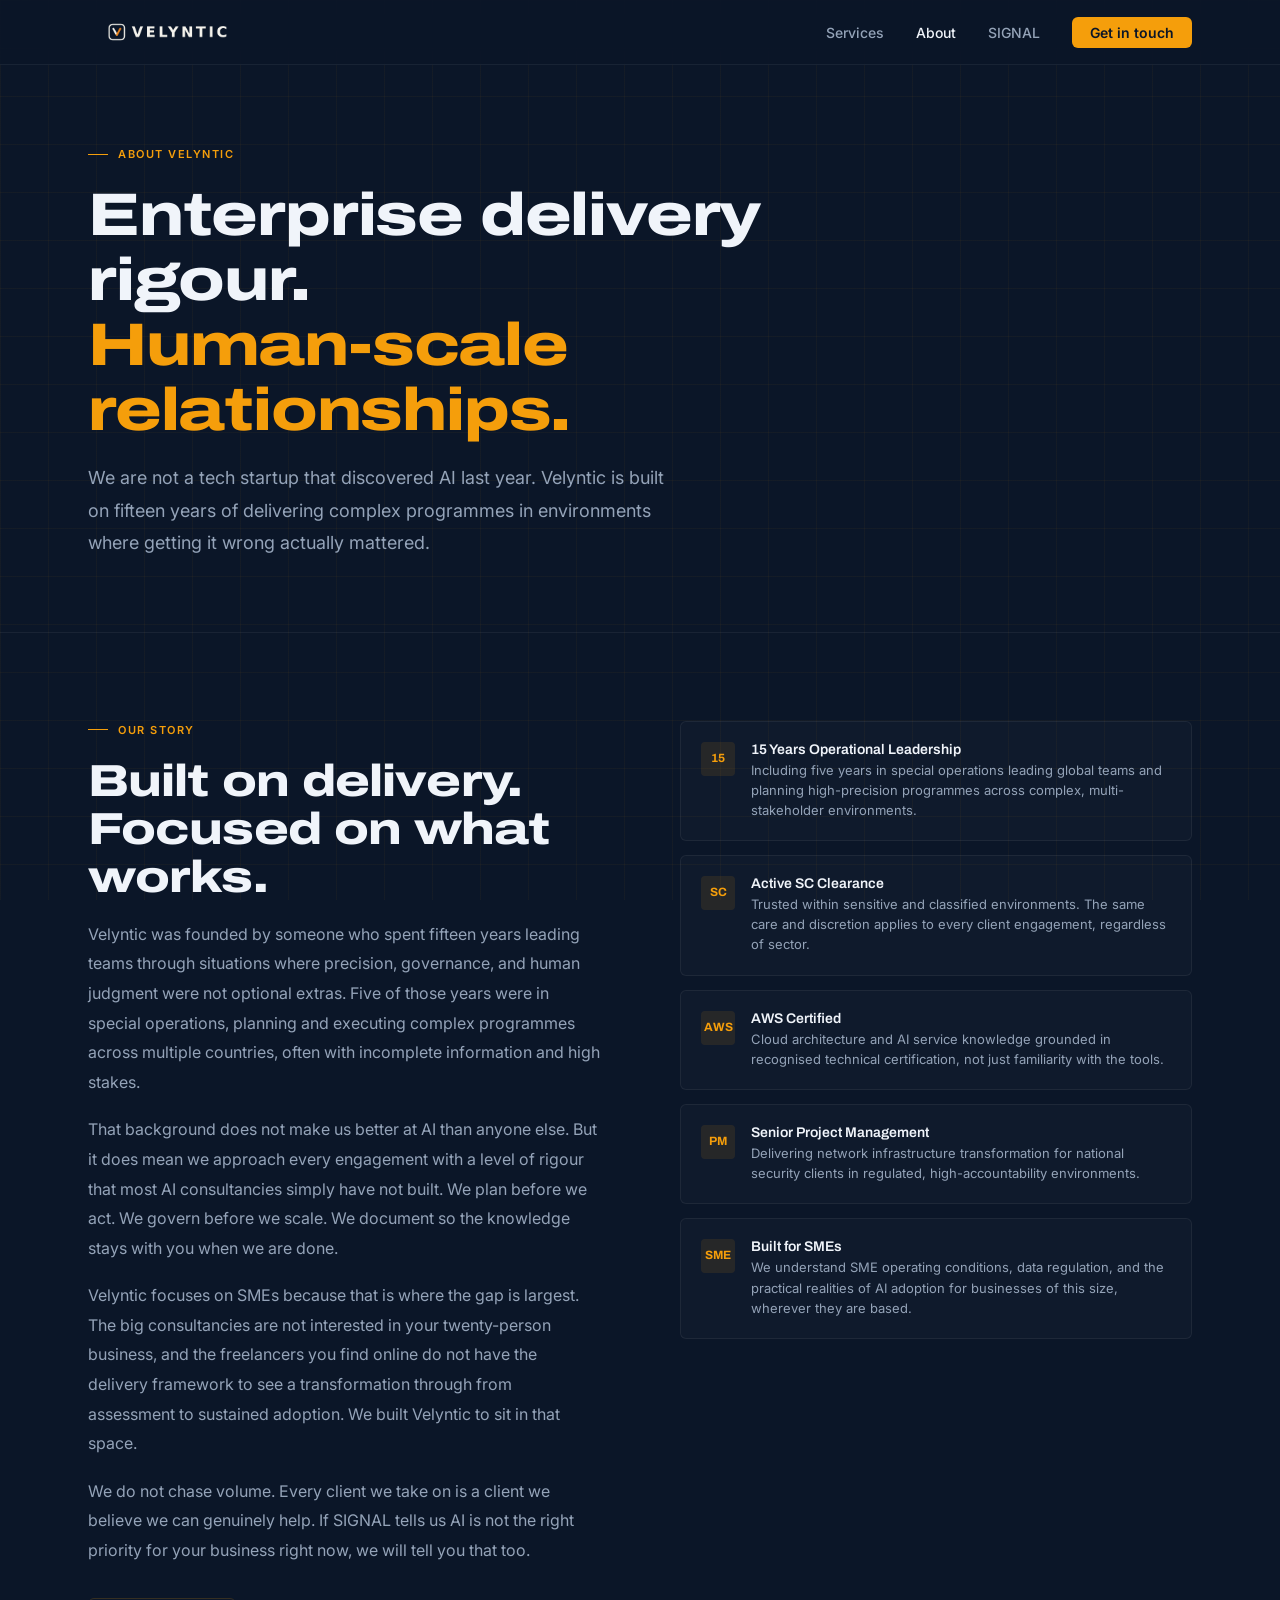
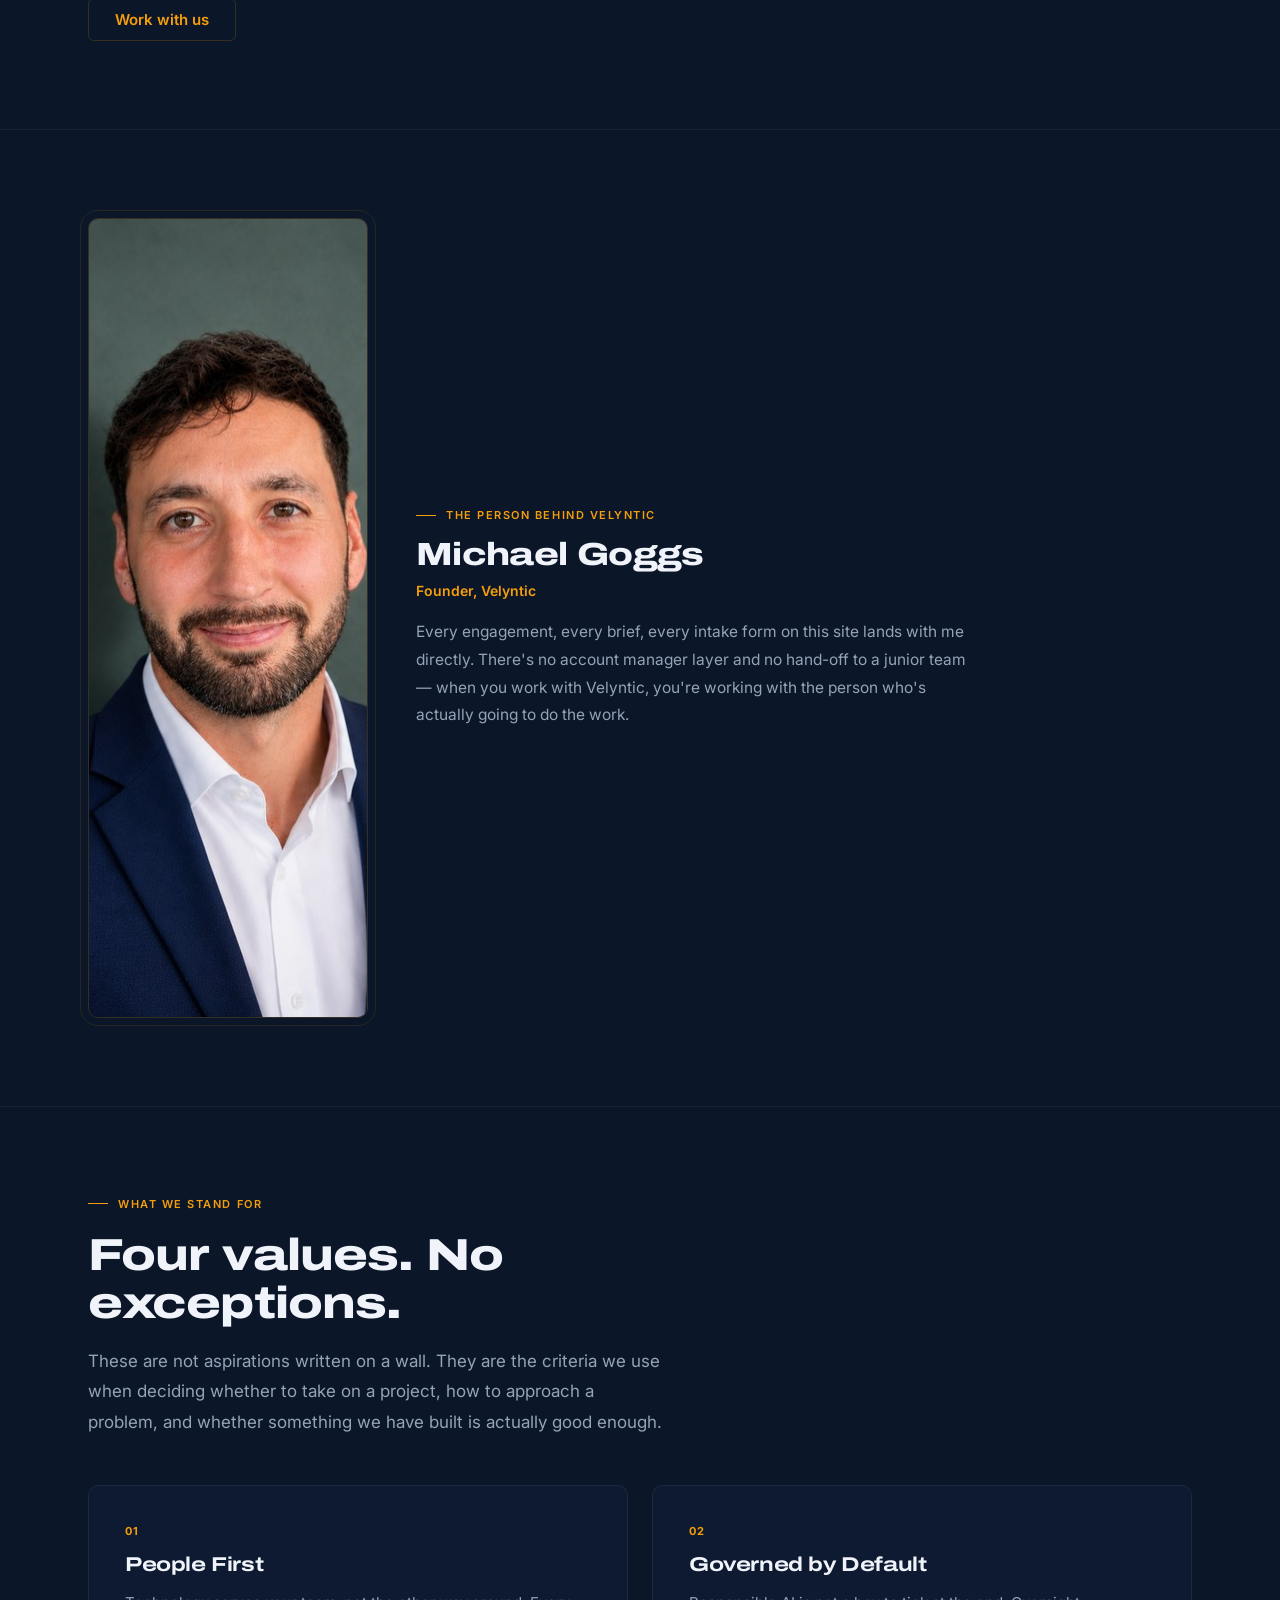
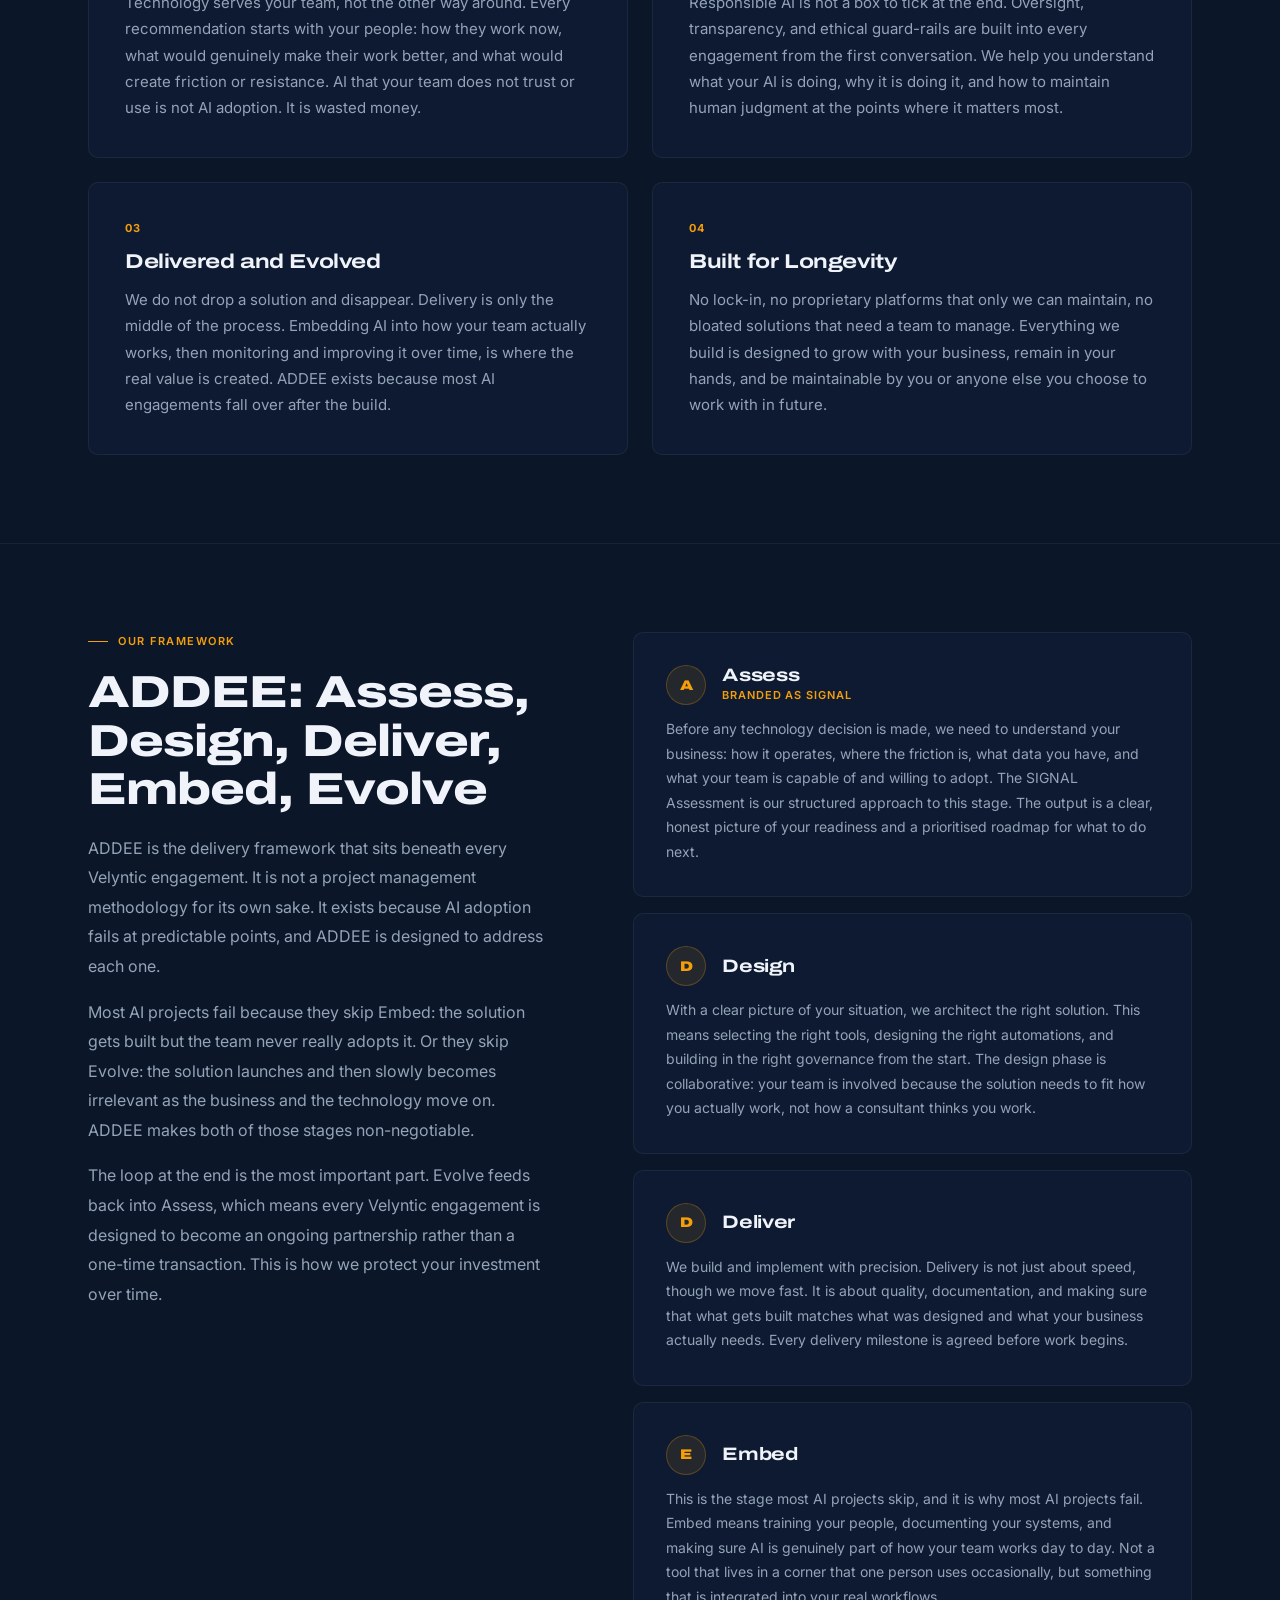
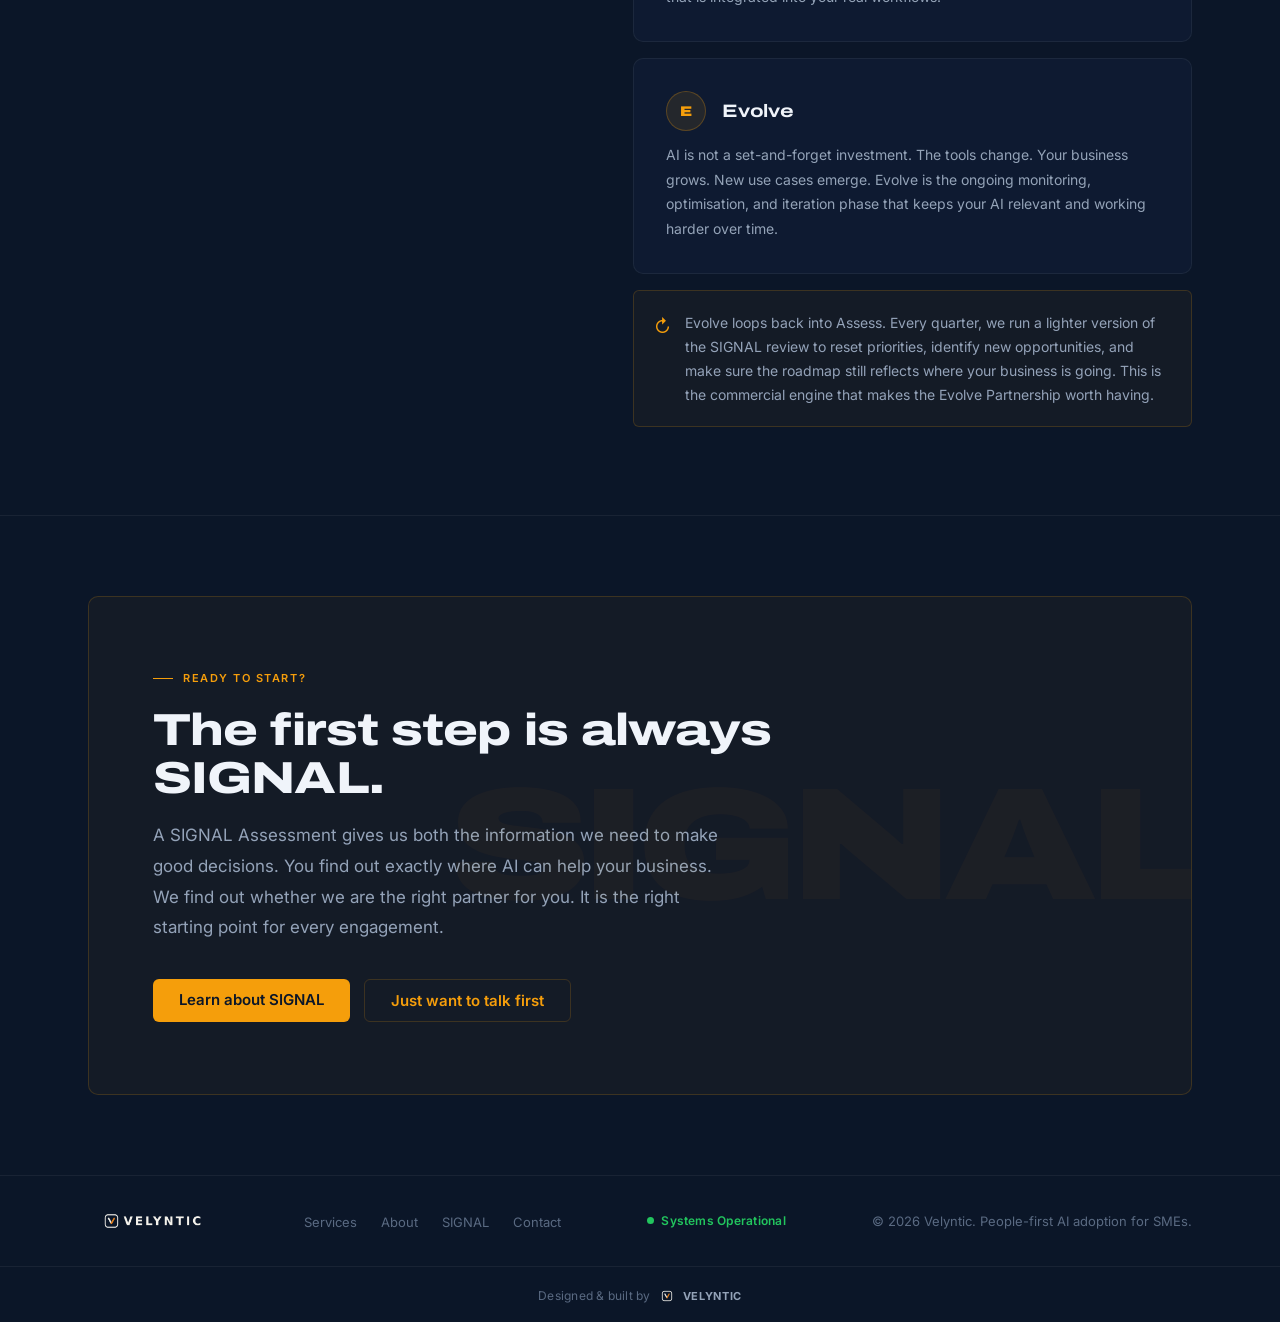
==== commit d0534a67: "Add files via upload" ====
--- a/about.html
+++ b/about.html
@@ -105,23 +105,6 @@
     </div>
   </section>
 
-  <!-- FOUNDER INTRO -->
-  <section class="founder-intro">
-    <div class="container">
-      <div class="founder-layout">
-        <div class="founder-photo-wrap">
-          <img src="assets/michael-goggs.jpg" alt="Michael Goggs, founder of Velyntic" width="800" height="800" loading="lazy">
-        </div>
-        <div class="founder-text">
-          <div class="section-label">The person behind Velyntic</div>
-          <h2>Michael Goggs</h2>
-          <div class="founder-role">Founder, Velyntic</div>
-          <p>Every engagement, every brief, every intake form on this site lands with me directly. There's no account manager layer and no hand-off to a junior team — when you work with Velyntic, you're working with the person who's actually going to do the work.</p>
-        </div>
-      </div>
-    </div>
-  </section>
-
   <!-- STORY -->
   <section class="about-story">
     <div class="container">
@@ -161,6 +144,23 @@
     </div>
   </section>
 
+  <!-- FOUNDER INTRO -->
+  <section class="founder-intro">
+    <div class="container">
+      <div class="founder-layout">
+        <div class="founder-photo-wrap">
+          <img src="assets/michael-goggs.jpg" alt="Michael Goggs, founder of Velyntic" width="800" height="800" loading="lazy">
+        </div>
+        <div class="founder-text">
+          <div class="section-label">The person behind Velyntic</div>
+          <h2>Michael Goggs</h2>
+          <div class="founder-role">Founder, Velyntic</div>
+          <p>Every engagement, every brief, every intake form on this site lands with me directly. There's no account manager layer and no hand-off to a junior team — when you work with Velyntic, you're working with the person who's actually going to do the work.</p>
+        </div>
+      </div>
+    </div>
+  </section>
+
   <!-- VALUES -->
   <section class="values">
     <div class="container">
@@ -274,6 +274,7 @@
       <li><a href="signal.html">SIGNAL</a></li>
       <li><a href="contact.html">Contact</a></li>
     </ul>
+    <span class="footer-status"><span class="fs-dot"></span>Systems Operational</span>
     <p class="footer-copy">&copy; 2026 Velyntic. People-first AI adoption for SMEs.</p>
   </div>
   <div class="footer-credit">
--- a/css/styles.css
+++ b/css/styles.css
@@ -16,6 +16,8 @@
   --border-amber:  rgba(245,158,11,0.18);
   --border-subtle: rgba(255,255,255,0.06);
   --grid-line:     rgba(245,158,11,0.045);
+  --green:         #22C55E;
+  --border-green:  rgba(34,197,94,0.25);
   --radius:        6px;
   --radius-lg:     10px;
 }
@@ -166,6 +168,20 @@
 .footer-links a { font-size: 13px; color: var(--text-dim); text-decoration: none; transition: color 0.18s; }
 .footer-links a:hover { color: var(--text-muted); }
 .footer-copy { font-size: 13px; color: var(--text-dim); }
+.footer-status {
+  display: inline-flex; align-items: center; gap: 7px; font-size: 12px; font-weight: 600;
+  color: var(--green); letter-spacing: 0.02em;
+}
+.footer-status .fs-dot {
+  width: 7px; height: 7px; border-radius: 50%; background: var(--green); flex-shrink: 0;
+  box-shadow: 0 0 0 0 rgba(34,197,94,0.5); animation: fsPulse 2s infinite;
+}
+@keyframes fsPulse {
+  0% { box-shadow: 0 0 0 0 rgba(34,197,94,0.5); }
+  70% { box-shadow: 0 0 0 6px rgba(34,197,94,0); }
+  100% { box-shadow: 0 0 0 0 rgba(34,197,94,0); }
+}
+@media (prefers-reduced-motion: reduce) { .footer-status .fs-dot { animation: none; } }
 .footer-credit {
   border-top: 1px solid var(--border-subtle);
   padding: 14px 28px; text-align: center;
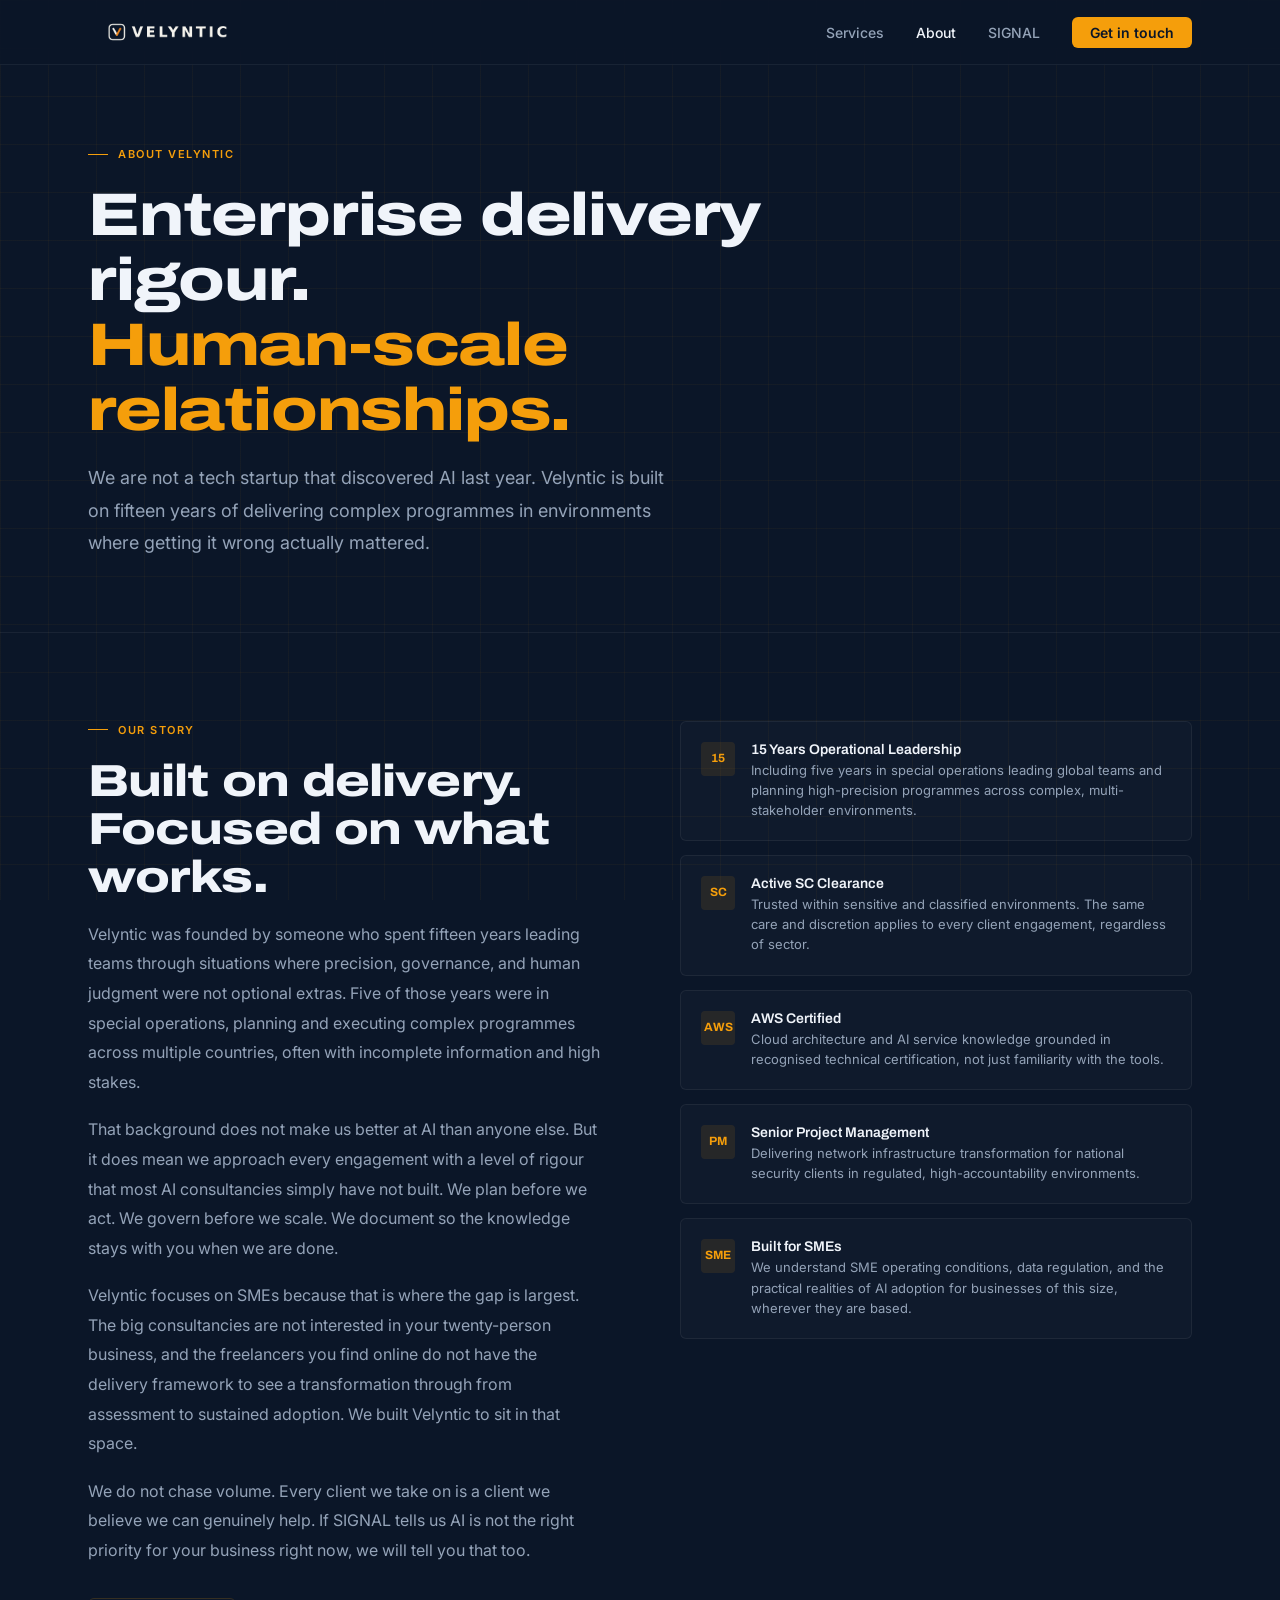
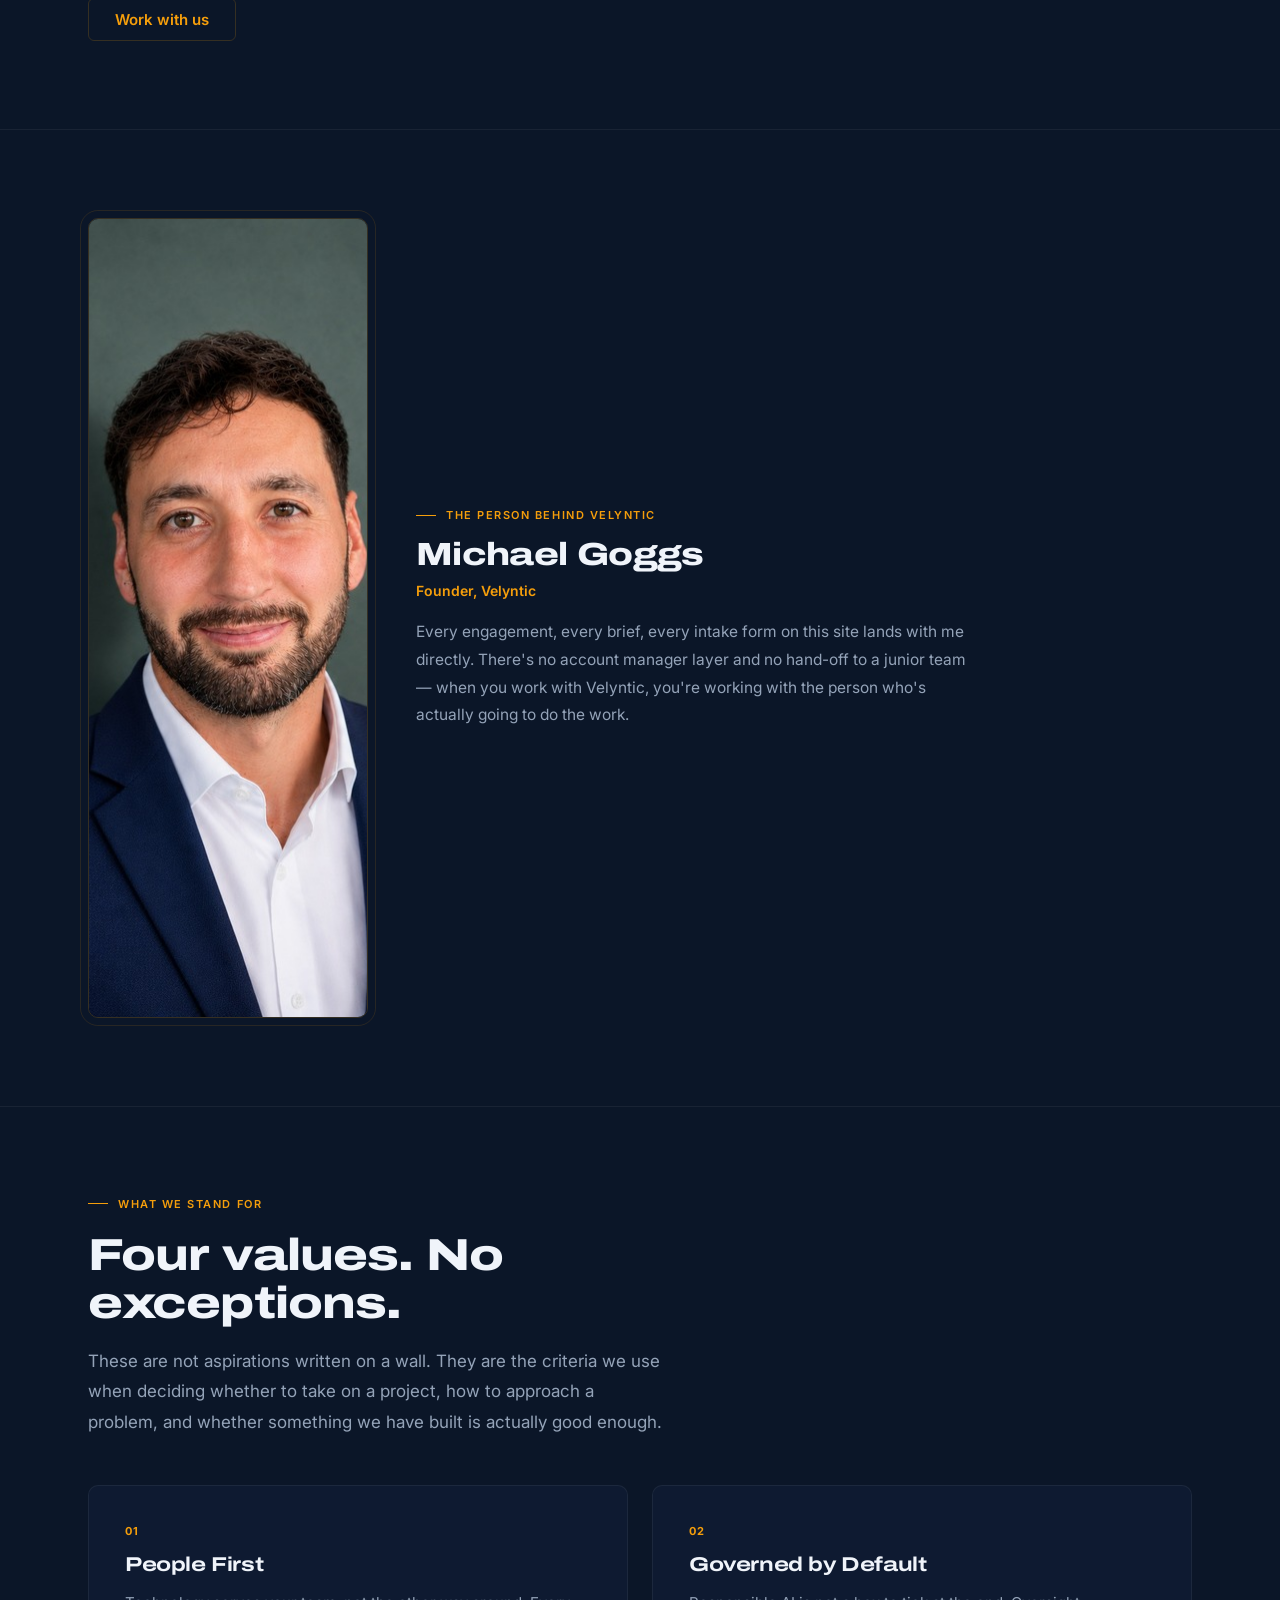
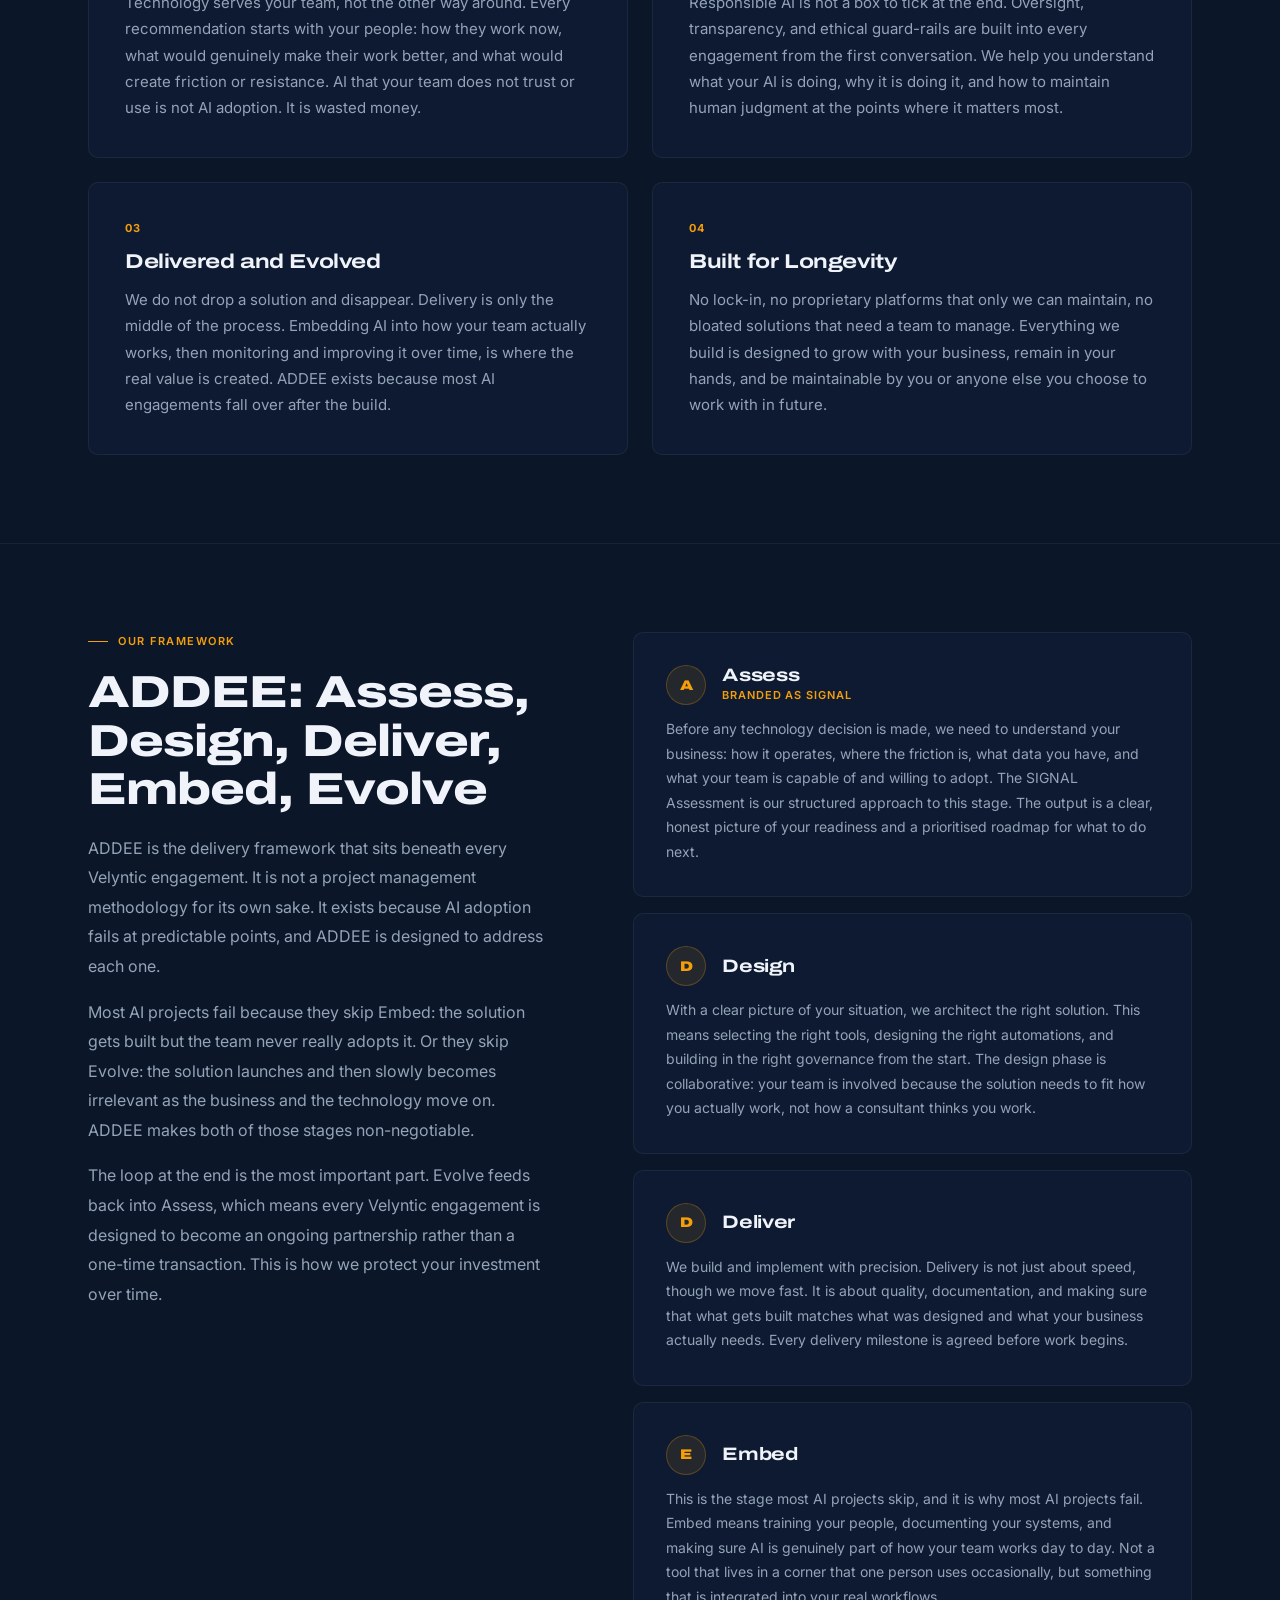
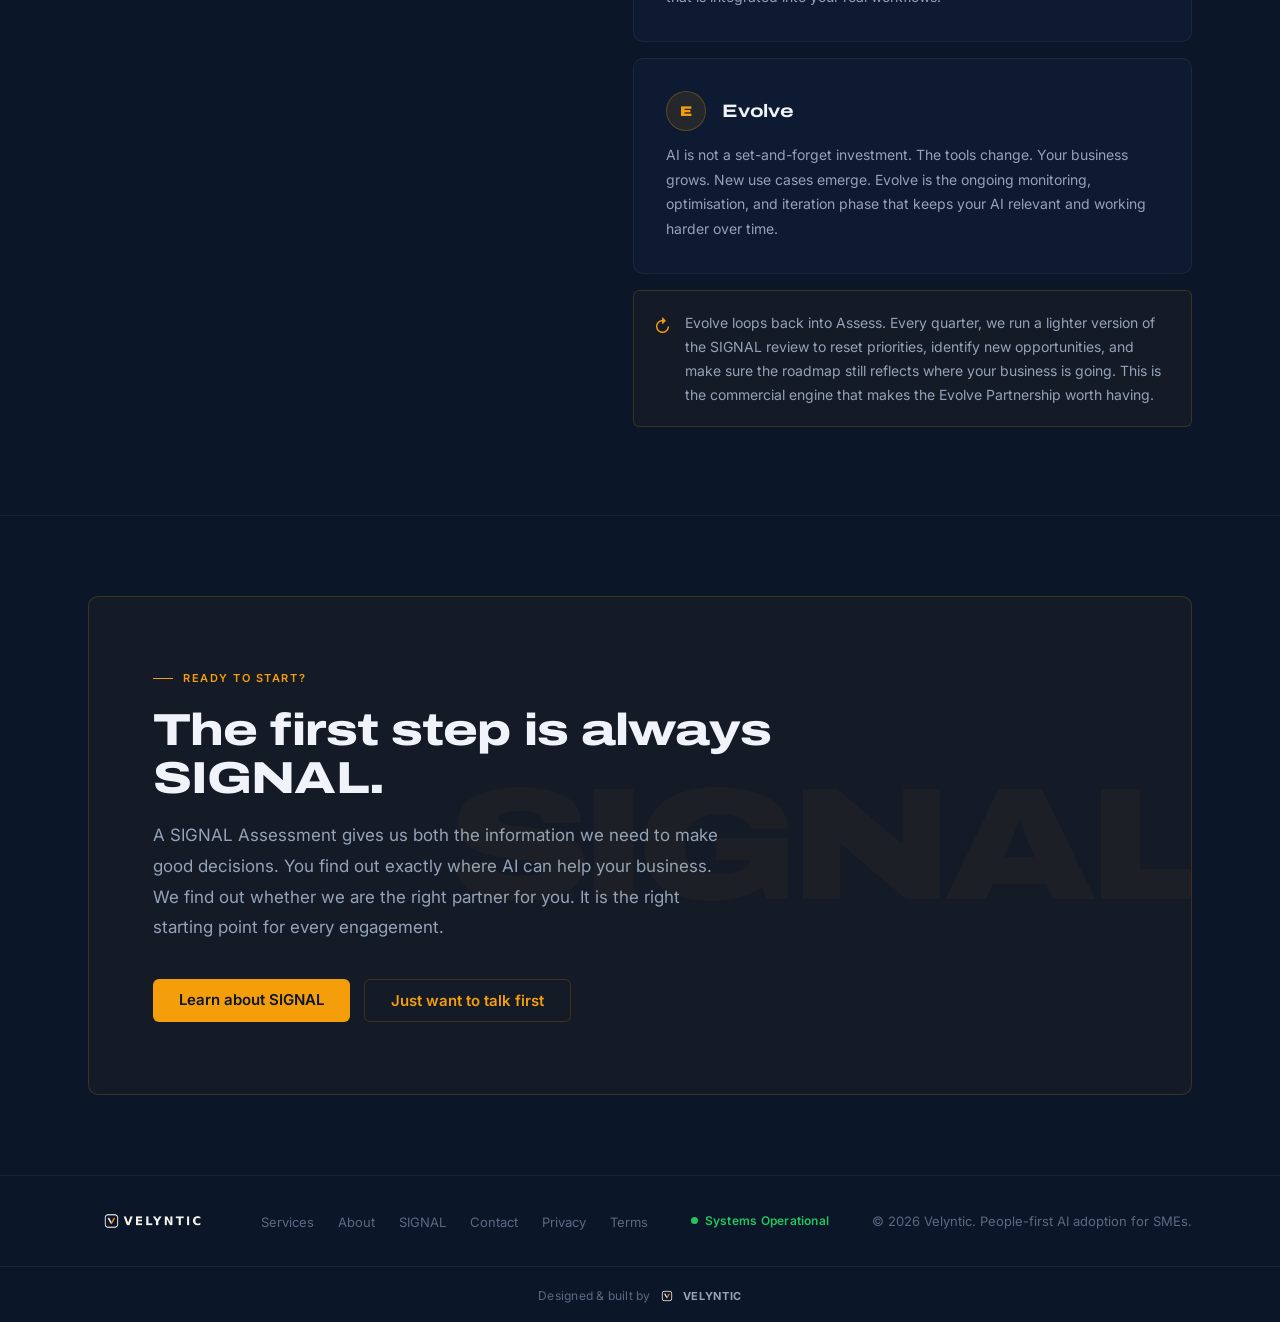
==== commit 2fe535c6: "Add files via upload" ====
--- a/about.html
+++ b/about.html
@@ -273,6 +273,8 @@
       <li><a href="about.html">About</a></li>
       <li><a href="signal.html">SIGNAL</a></li>
       <li><a href="contact.html">Contact</a></li>
+      <li><a href="privacy.html">Privacy</a></li>
+      <li><a href="terms.html">Terms</a></li>
     </ul>
     <span class="footer-status"><span class="fs-dot"></span>Systems Operational</span>
     <p class="footer-copy">&copy; 2026 Velyntic. People-first AI adoption for SMEs.</p>
--- a/css/styles.css
+++ b/css/styles.css
@@ -423,3 +423,107 @@
 .wiz-thankyou { display: none; }
 .wiz-thankyou .capture-h { display: flex; align-items: center; gap: 8px; font-family: 'Archivo', sans-serif; font-stretch: expanded; font-weight: 700; font-size: 18px; color: var(--amber); }
 .wiz-thankyou p { font-size: 14px; color: var(--text-muted); line-height: 1.7; margin-top: 10px; }
+
+/* ============================================================
+   WIZARD — CONTRAST IMPROVEMENTS
+   The default values are too subtle on dark backgrounds.
+   These overrides apply to intake form wizard elements only.
+   ============================================================ */
+
+/* Panel — visibly distinct card, not a transparent overlay */
+.wiz-panel {
+  background: #0E1E38;
+  border: 1px solid rgba(245,158,11,0.32);
+  box-shadow: 0 1px 24px rgba(0,0,0,0.28);
+}
+
+/* Progress track — slightly taller, more contrast */
+.wiz-track {
+  height: 8px;
+  background: rgba(255,255,255,0.08);
+}
+
+/* Cards (tier selectors) — visible in resting state */
+.wiz-card {
+  border: 1px solid rgba(255,255,255,0.12);
+  background: rgba(255,255,255,0.05);
+  transition: border-color 0.2s, background 0.2s, transform 0.15s;
+}
+.wiz-card:hover {
+  border-color: rgba(245,158,11,0.55);
+  background: rgba(245,158,11,0.07);
+  transform: translateY(-2px);
+}
+.wiz-card.active {
+  border-color: var(--amber);
+  background: rgba(245,158,11,0.13);
+  box-shadow: 0 0 0 1px rgba(245,158,11,0.28);
+}
+
+/* Option buttons (single-select) — resting border visible */
+.wiz-opt {
+  border: 1px solid rgba(255,255,255,0.12);
+  background: rgba(255,255,255,0.04);
+  transition: border-color 0.15s, background 0.15s, transform 0.12s;
+}
+.wiz-opt:hover {
+  border-color: rgba(245,158,11,0.55);
+  background: rgba(245,158,11,0.08);
+  transform: translateY(-1px);
+}
+.wiz-opt.active {
+  border-color: var(--amber);
+  background: rgba(245,158,11,0.12);
+}
+
+/* Toggle grid tiles (multi-select) */
+.wiz-toggle {
+  border: 1px solid rgba(255,255,255,0.12);
+  background: rgba(255,255,255,0.04);
+  transition: border-color 0.15s, background 0.15s;
+}
+.wiz-toggle:hover {
+  border-color: rgba(245,158,11,0.45);
+  background: rgba(245,158,11,0.06);
+}
+.wiz-toggle.active {
+  border-color: var(--amber);
+  background: rgba(245,158,11,0.12);
+  color: var(--text-primary);
+}
+.wiz-toggle .tick {
+  border: 1px solid rgba(255,255,255,0.24);
+}
+.wiz-toggle.active .tick {
+  background: var(--amber);
+  border-color: var(--amber);
+}
+
+/* Input / textarea / select — clearly visible fields */
+.wiz-step input,
+.wiz-step textarea,
+.wiz-step select {
+  background: rgba(255,255,255,0.07);
+  border: 1px solid rgba(255,255,255,0.16);
+}
+.wiz-step input:focus,
+.wiz-step textarea:focus,
+.wiz-step select:focus {
+  border-color: rgba(245,158,11,0.55);
+  background: rgba(245,158,11,0.05);
+}
+
+/* Back button — more visible */
+.wiz-back-btn {
+  border: 1px solid rgba(255,255,255,0.14);
+  color: var(--text-muted);
+}
+.wiz-back-btn:hover {
+  border-color: rgba(245,158,11,0.45);
+  color: var(--text-primary);
+}
+
+/* Thank-you state */
+.wiz-thankyou {
+  padding: 32px 0 8px;
+}
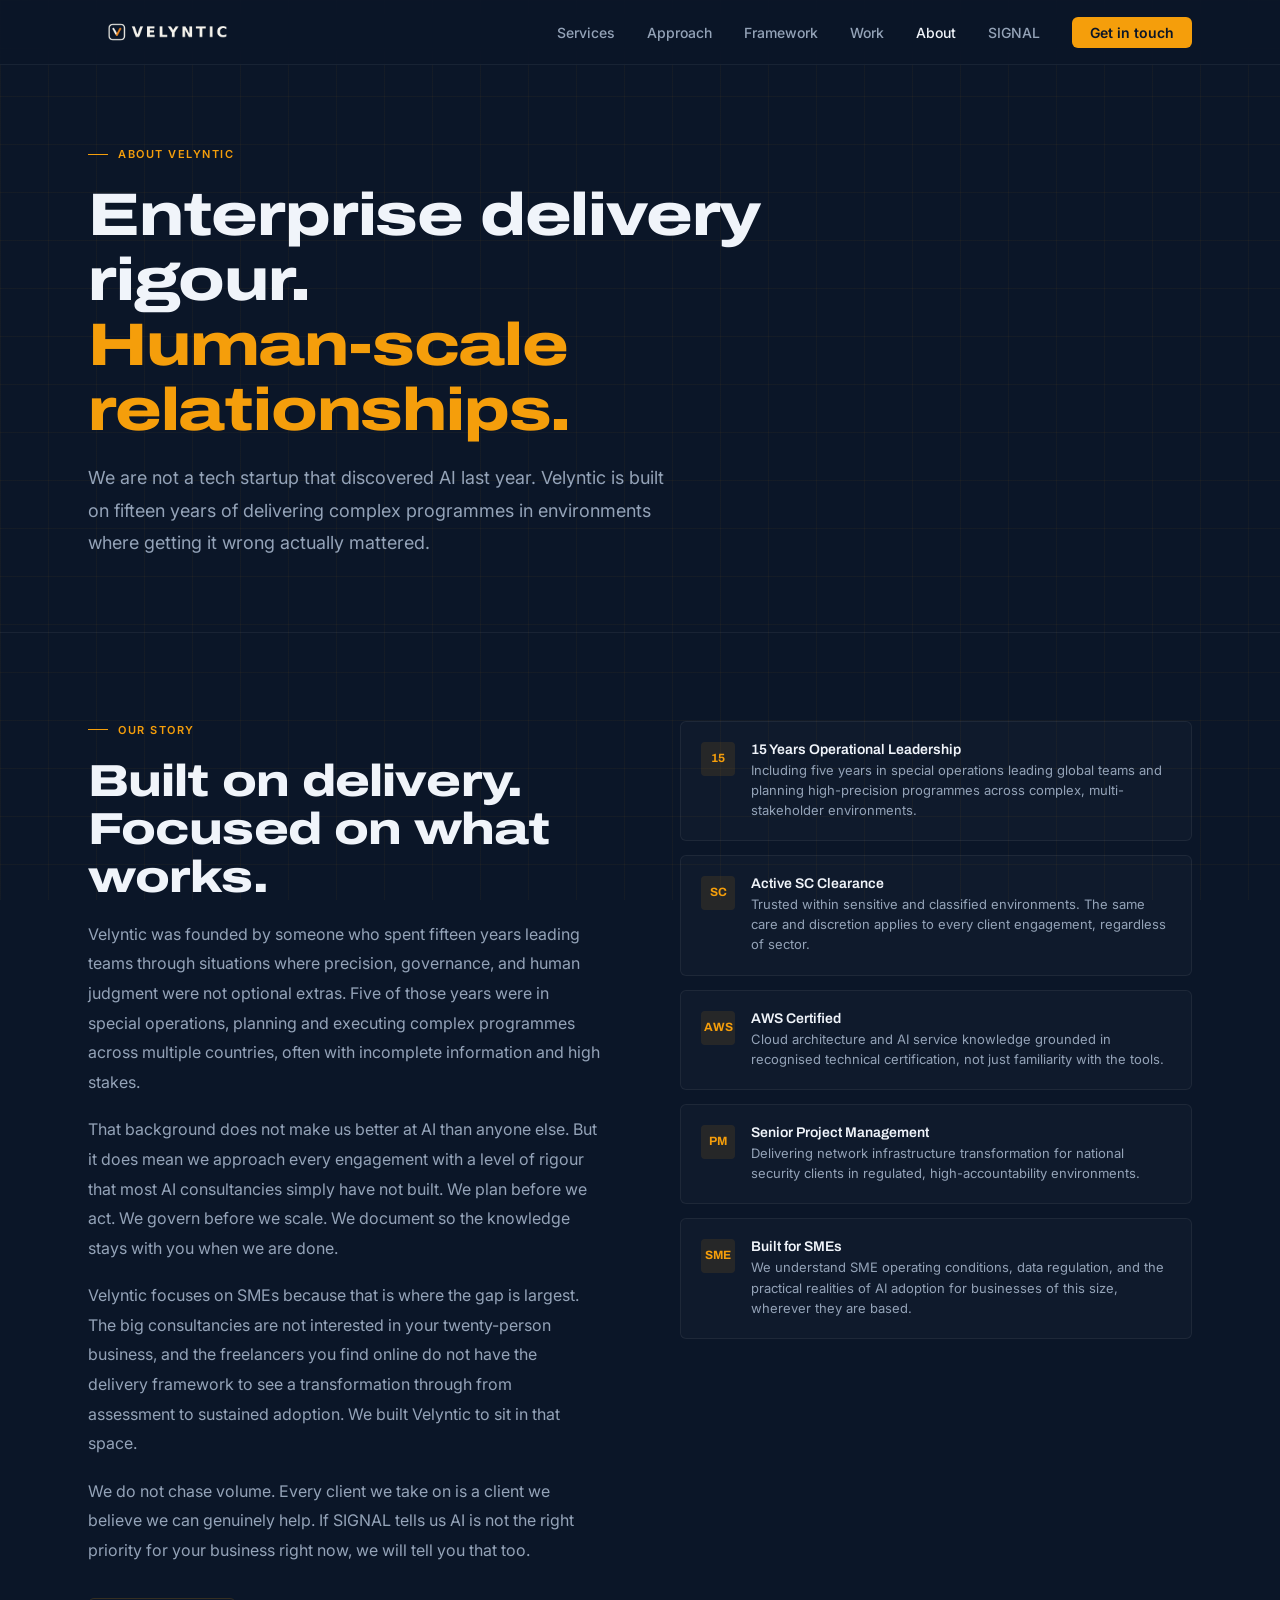
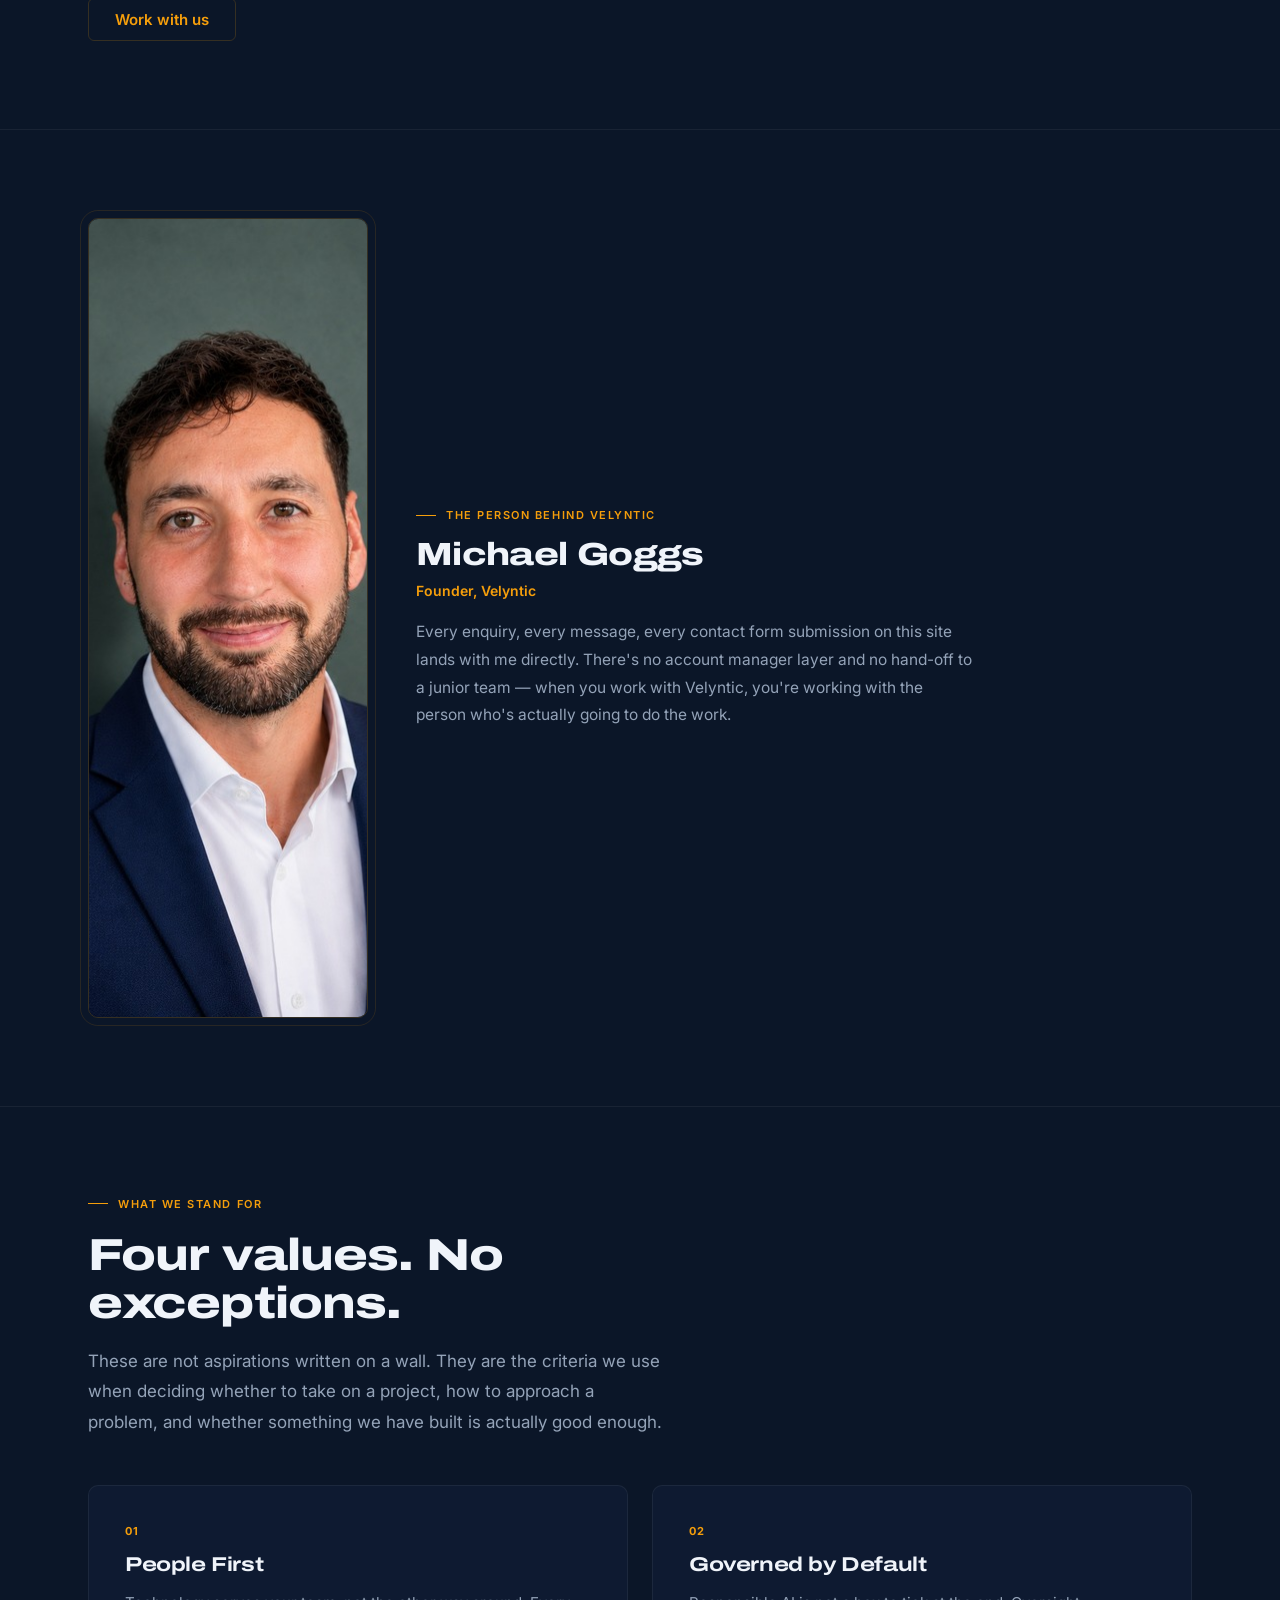
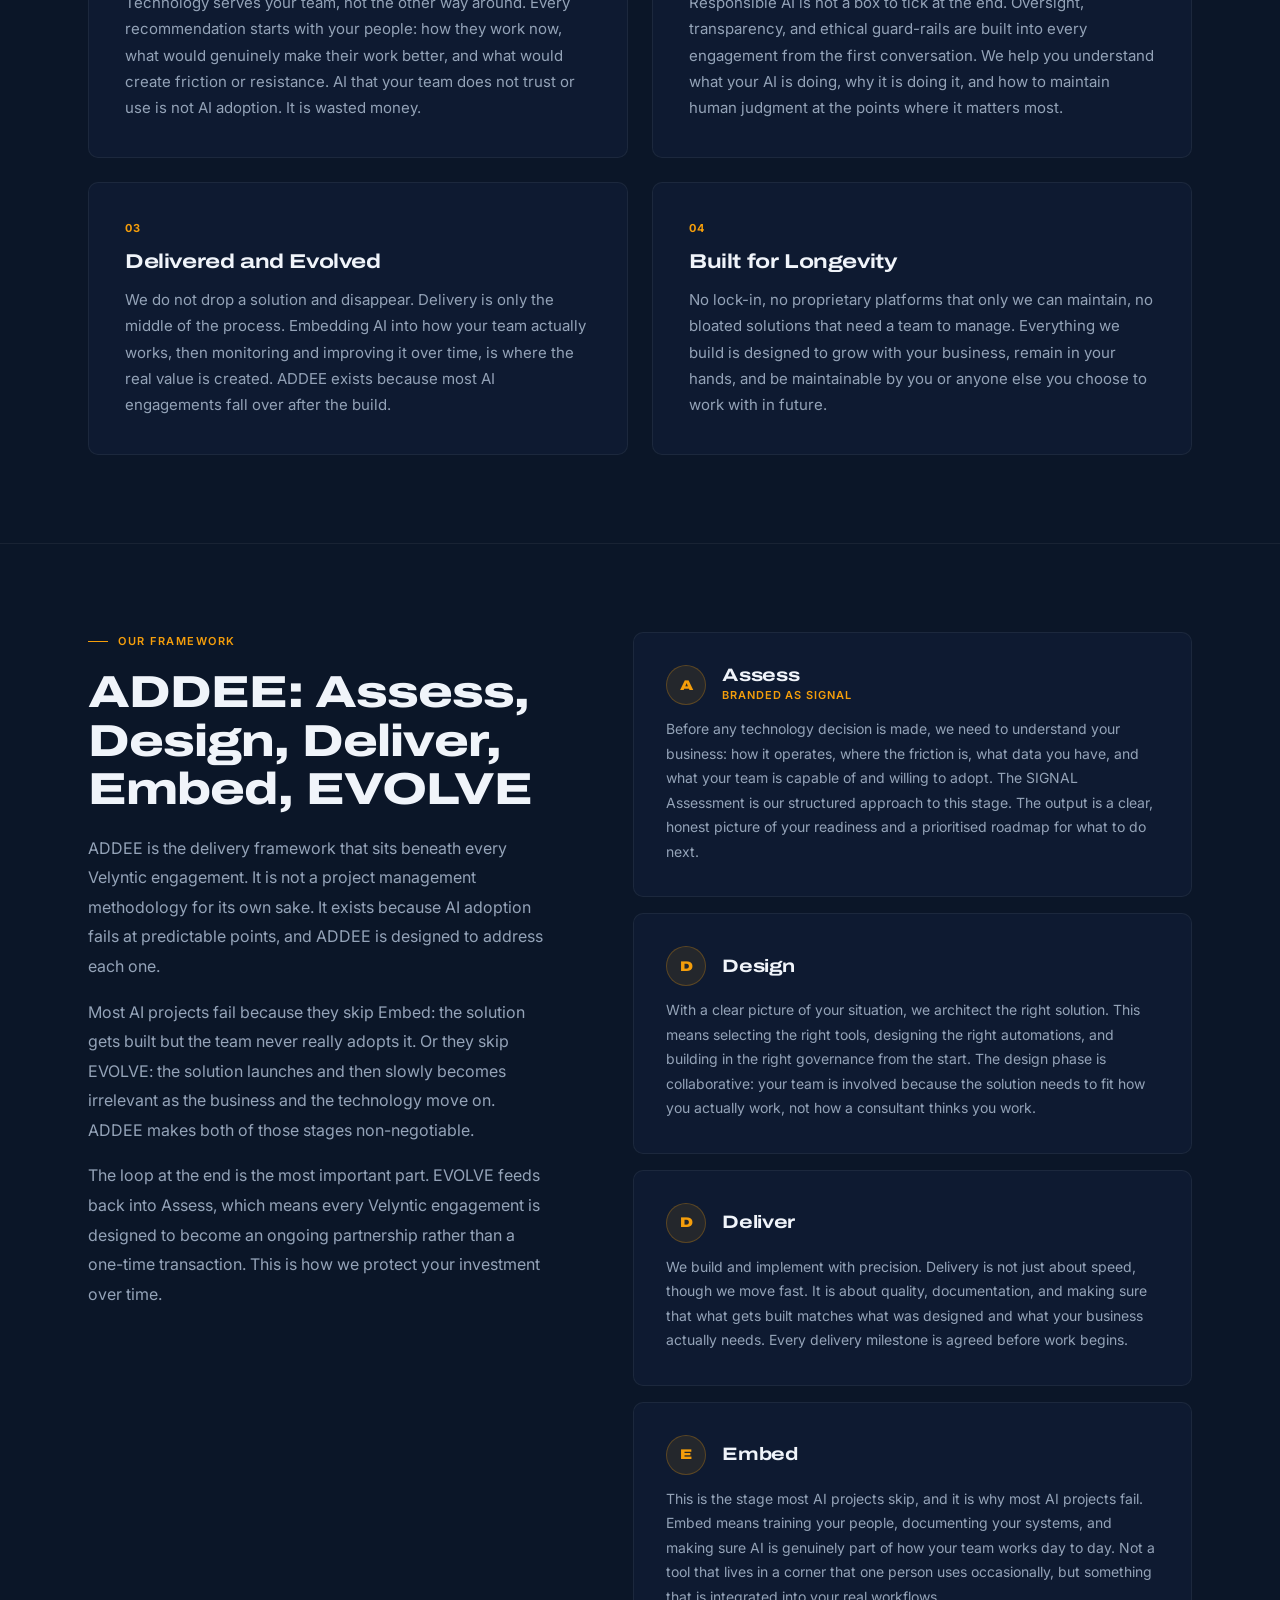
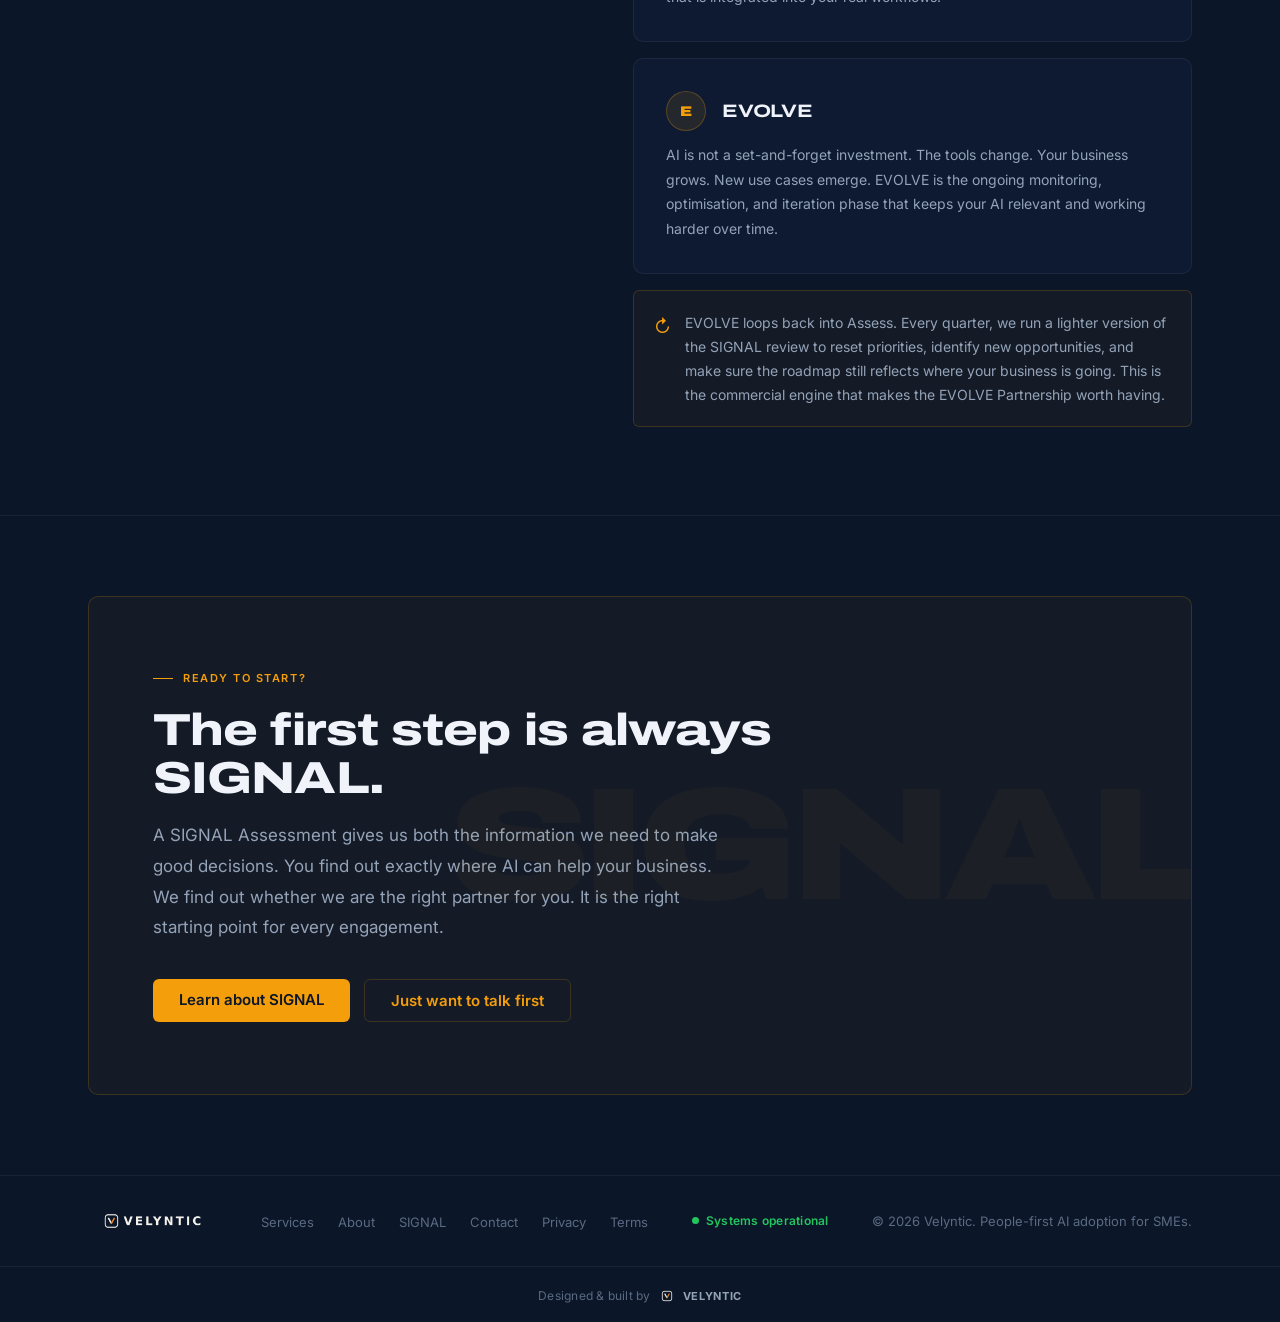
==== commit 61ae2db2: "Add files via upload" ====
--- a/about.html
+++ b/about.html
@@ -78,6 +78,9 @@
     <nav aria-label="Main navigation">
       <ul class="nav-links">
         <li><a href="services.html">Services</a></li>
+        <li><a href="approach.html">Approach</a></li>
+        <li><a href="framework.html">Framework</a></li>
+        <li><a href="work.html">Work</a></li>
         <li><a href="about.html" class="active">About</a></li>
         <li><a href="signal.html">SIGNAL</a></li>
         <li><a href="contact.html" class="nav-cta">Get in touch</a></li>
@@ -90,6 +93,9 @@
 </header>
 <nav class="nav-drawer" id="navDrawer">
   <a href="services.html">Services</a>
+  <a href="approach.html">Approach</a>
+  <a href="framework.html">Framework</a>
+  <a href="work.html">Work</a>
   <a href="about.html">About</a>
   <a href="signal.html">SIGNAL</a>
   <a href="contact.html">Get in touch</a>
@@ -155,7 +161,7 @@
           <div class="section-label">The person behind Velyntic</div>
           <h2>Michael Goggs</h2>
           <div class="founder-role">Founder, Velyntic</div>
-          <p>Every engagement, every brief, every intake form on this site lands with me directly. There's no account manager layer and no hand-off to a junior team — when you work with Velyntic, you're working with the person who's actually going to do the work.</p>
+          <p>Every enquiry, every message, every contact form submission on this site lands with me directly. There's no account manager layer and no hand-off to a junior team — when you work with Velyntic, you're working with the person who's actually going to do the work.</p>
         </div>
       </div>
     </div>
@@ -198,10 +204,10 @@
       <div class="addee-full-layout">
         <div class="addee-full-intro">
           <div class="section-label">Our framework</div>
-          <h2 class="section-title">ADDEE: Assess, Design, Deliver, Embed, Evolve</h2>
+          <h2 class="section-title">ADDEE: Assess, Design, Deliver, Embed, EVOLVE</h2>
           <p>ADDEE is the delivery framework that sits beneath every Velyntic engagement. It is not a project management methodology for its own sake. It exists because AI adoption fails at predictable points, and ADDEE is designed to address each one.</p>
-          <p>Most AI projects fail because they skip Embed: the solution gets built but the team never really adopts it. Or they skip Evolve: the solution launches and then slowly becomes irrelevant as the business and the technology move on. ADDEE makes both of those stages non-negotiable.</p>
-          <p>The loop at the end is the most important part. Evolve feeds back into Assess, which means every Velyntic engagement is designed to become an ongoing partnership rather than a one-time transaction. This is how we protect your investment over time.</p>
+          <p>Most AI projects fail because they skip Embed: the solution gets built but the team never really adopts it. Or they skip EVOLVE: the solution launches and then slowly becomes irrelevant as the business and the technology move on. ADDEE makes both of those stages non-negotiable.</p>
+          <p>The loop at the end is the most important part. EVOLVE feeds back into Assess, which means every Velyntic engagement is designed to become an ongoing partnership rather than a one-time transaction. This is how we protect your investment over time.</p>
         </div>
         <div>
           <div class="addee-stage-full">
@@ -235,13 +241,13 @@
           <div class="addee-stage-full">
             <div class="addee-stage-header">
               <div class="addee-stage-letter">E</div>
-              <div><h3>Evolve</h3></div>
-            </div>
-            <p>AI is not a set-and-forget investment. The tools change. Your business grows. New use cases emerge. Evolve is the ongoing monitoring, optimisation, and iteration phase that keeps your AI relevant and working harder over time.</p>
+              <div><h3>EVOLVE</h3></div>
+            </div>
+            <p>AI is not a set-and-forget investment. The tools change. Your business grows. New use cases emerge. EVOLVE is the ongoing monitoring, optimisation, and iteration phase that keeps your AI relevant and working harder over time.</p>
           </div>
           <div class="addee-loop-note">
             <div class="addee-loop-icon">&#8635;</div>
-            <p>Evolve loops back into Assess. Every quarter, we run a lighter version of the SIGNAL review to reset priorities, identify new opportunities, and make sure the roadmap still reflects where your business is going. This is the commercial engine that makes the Evolve Partnership worth having.</p>
+            <p>EVOLVE loops back into Assess. Every quarter, we run a lighter version of the SIGNAL review to reset priorities, identify new opportunities, and make sure the roadmap still reflects where your business is going. This is the commercial engine that makes the EVOLVE Partnership worth having.</p>
           </div>
         </div>
       </div>
@@ -276,7 +282,7 @@
       <li><a href="privacy.html">Privacy</a></li>
       <li><a href="terms.html">Terms</a></li>
     </ul>
-    <span class="footer-status"><span class="fs-dot"></span>Systems Operational</span>
+    <span class="footer-status"><span class="fs-dot"></span>Systems operational</span>
     <p class="footer-copy">&copy; 2026 Velyntic. People-first AI adoption for SMEs.</p>
   </div>
   <div class="footer-credit">
--- a/css/styles.css
+++ b/css/styles.css
@@ -527,3 +527,29 @@
 .wiz-thankyou {
   padding: 32px 0 8px;
 }
+
+/* ============================================================
+   LIVE / DELIVERED STATUS BADGES
+   Consistent green badge style used for "Live implementation"
+   and "Delivered" tags — vivid, pulsing dot, bold caps.
+   ============================================================ */
+.badge-live {
+  display: inline-flex; align-items: center; gap: 7px;
+  font-size: 10px; font-weight: 700; letter-spacing: 0.09em; text-transform: uppercase;
+  color: #4ADE80;
+  background: rgba(34,197,94,0.12);
+  border: 1px solid rgba(74,222,128,0.4);
+  padding: 5px 11px; border-radius: 4px;
+  margin-bottom: 16px;
+}
+.badge-live-dot {
+  width: 7px; height: 7px; border-radius: 50%; background: #4ADE80; flex-shrink: 0;
+  box-shadow: 0 0 0 0 rgba(74,222,128,0.6);
+  animation: badgeLivePulse 2s infinite;
+}
+@keyframes badgeLivePulse {
+  0% { box-shadow: 0 0 0 0 rgba(74,222,128,0.6); }
+  70% { box-shadow: 0 0 0 7px rgba(74,222,128,0); }
+  100% { box-shadow: 0 0 0 0 rgba(74,222,128,0); }
+}
+@media (prefers-reduced-motion: reduce) { .badge-live-dot { animation: none; } }
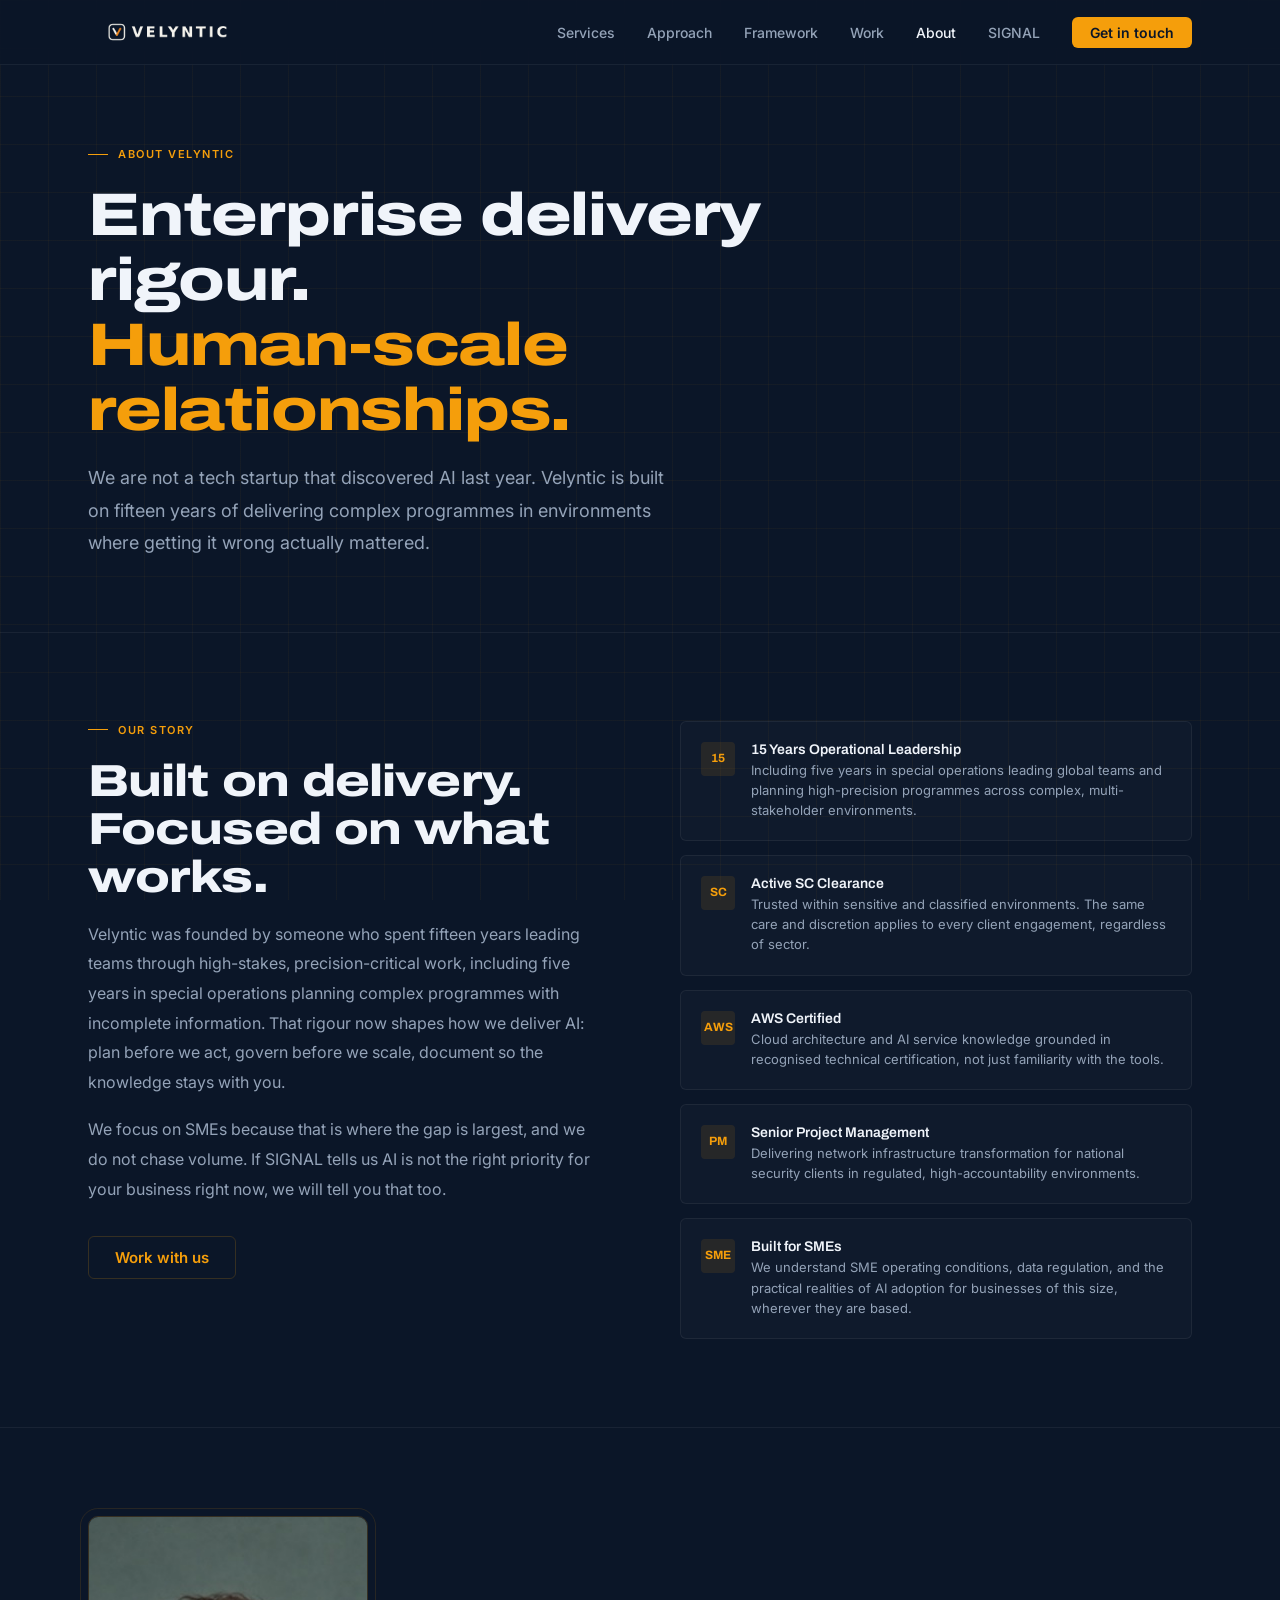
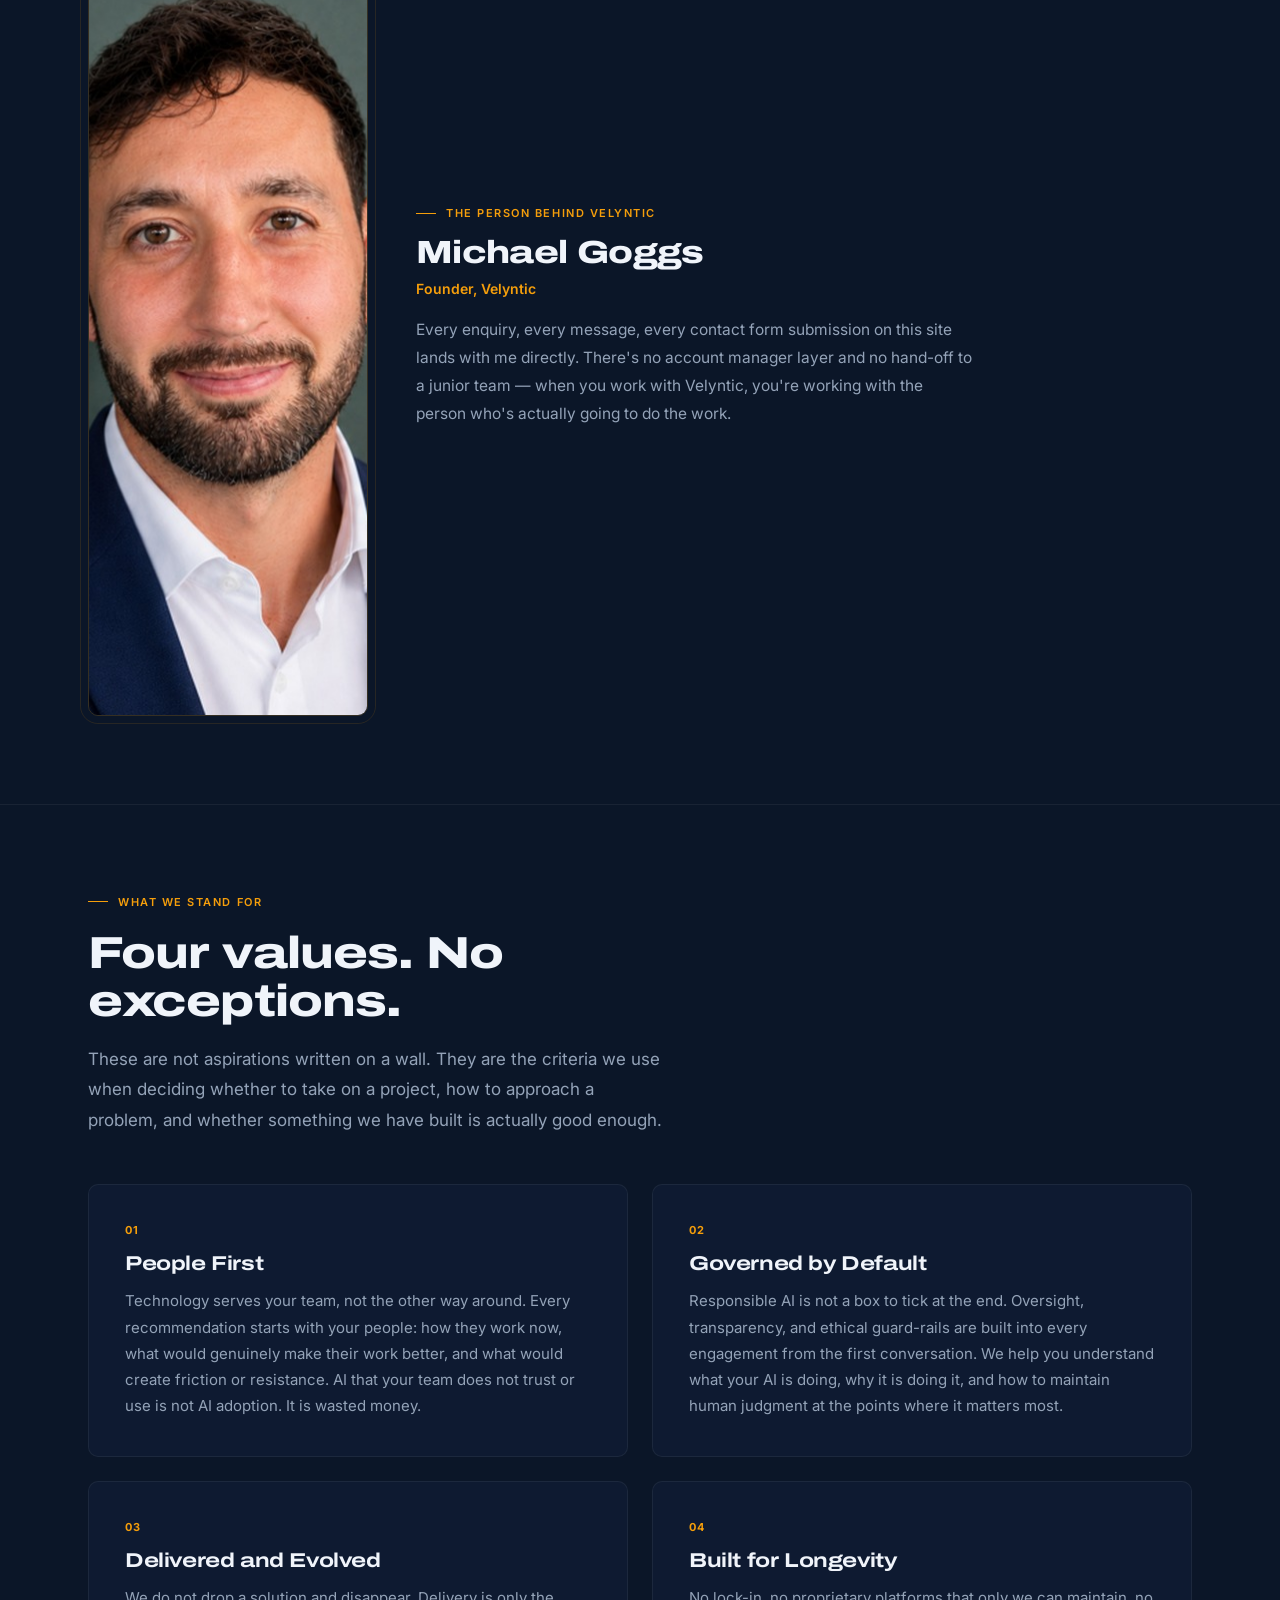
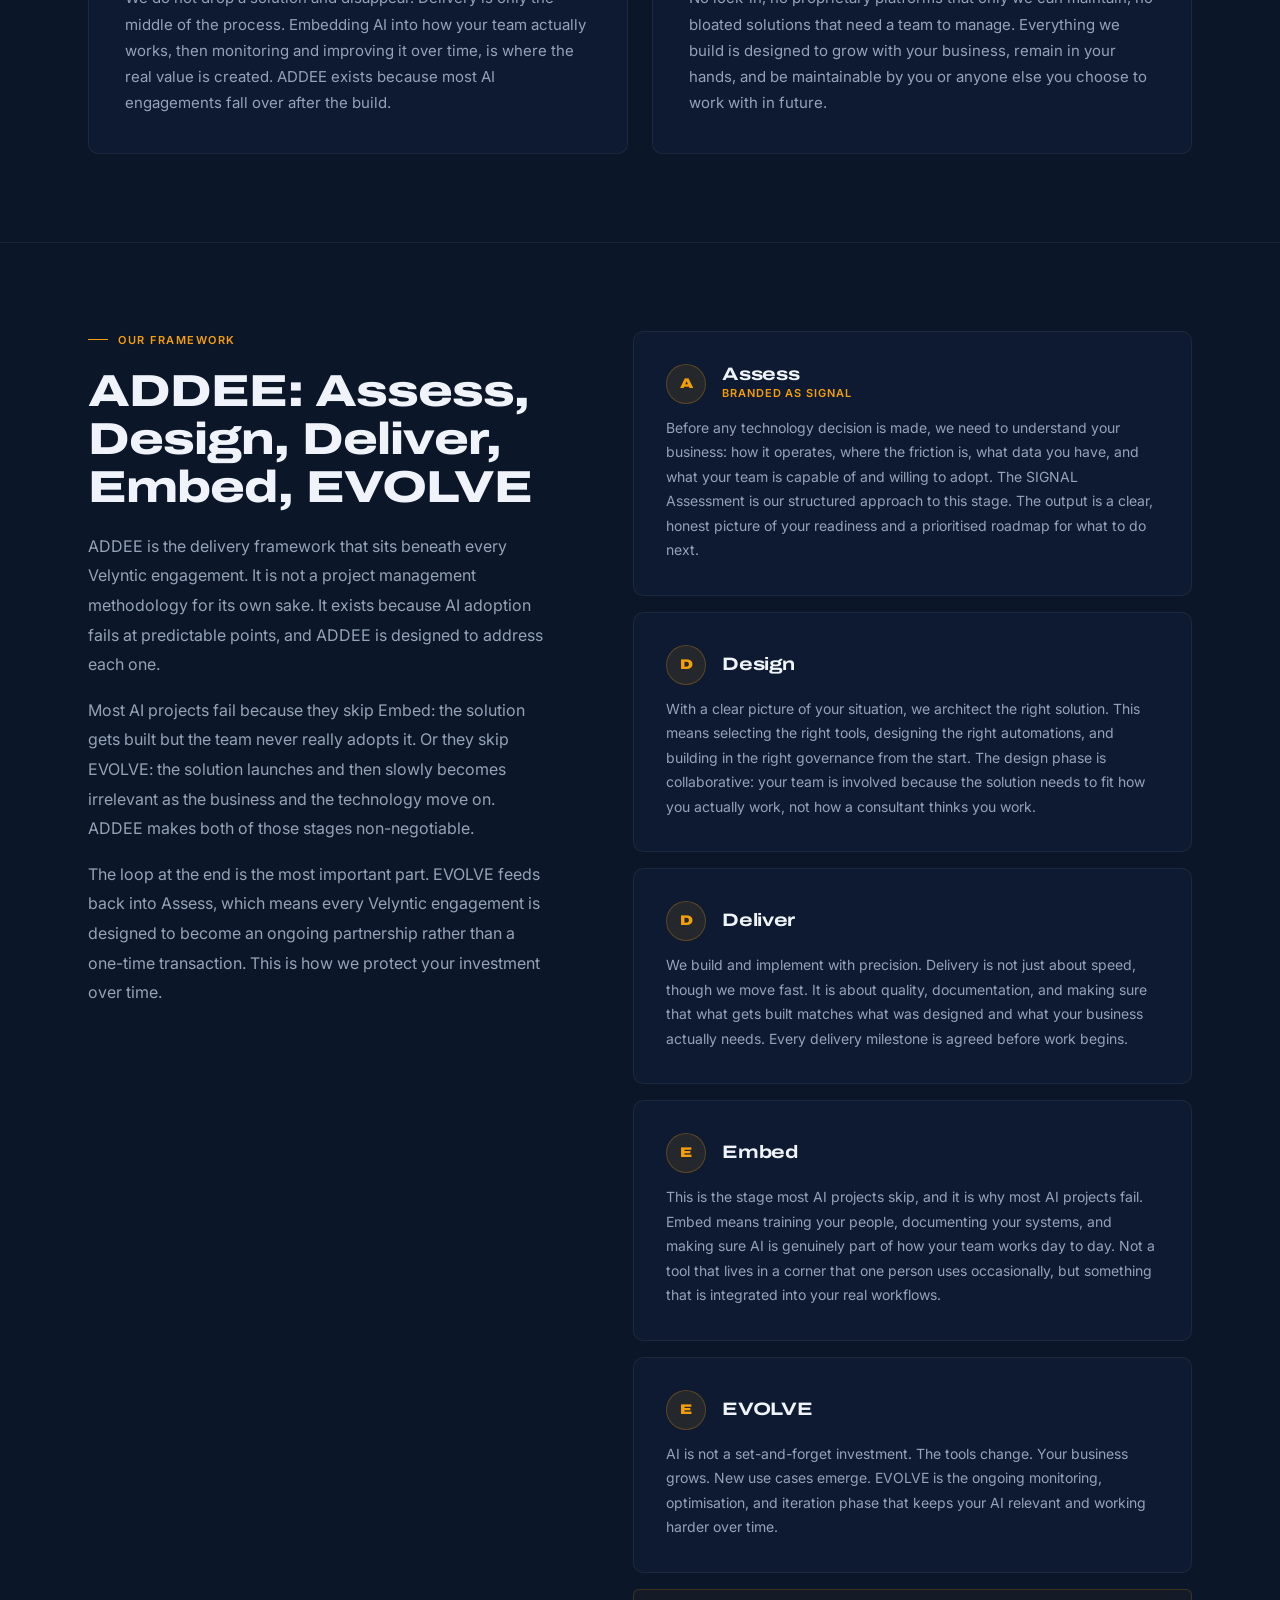
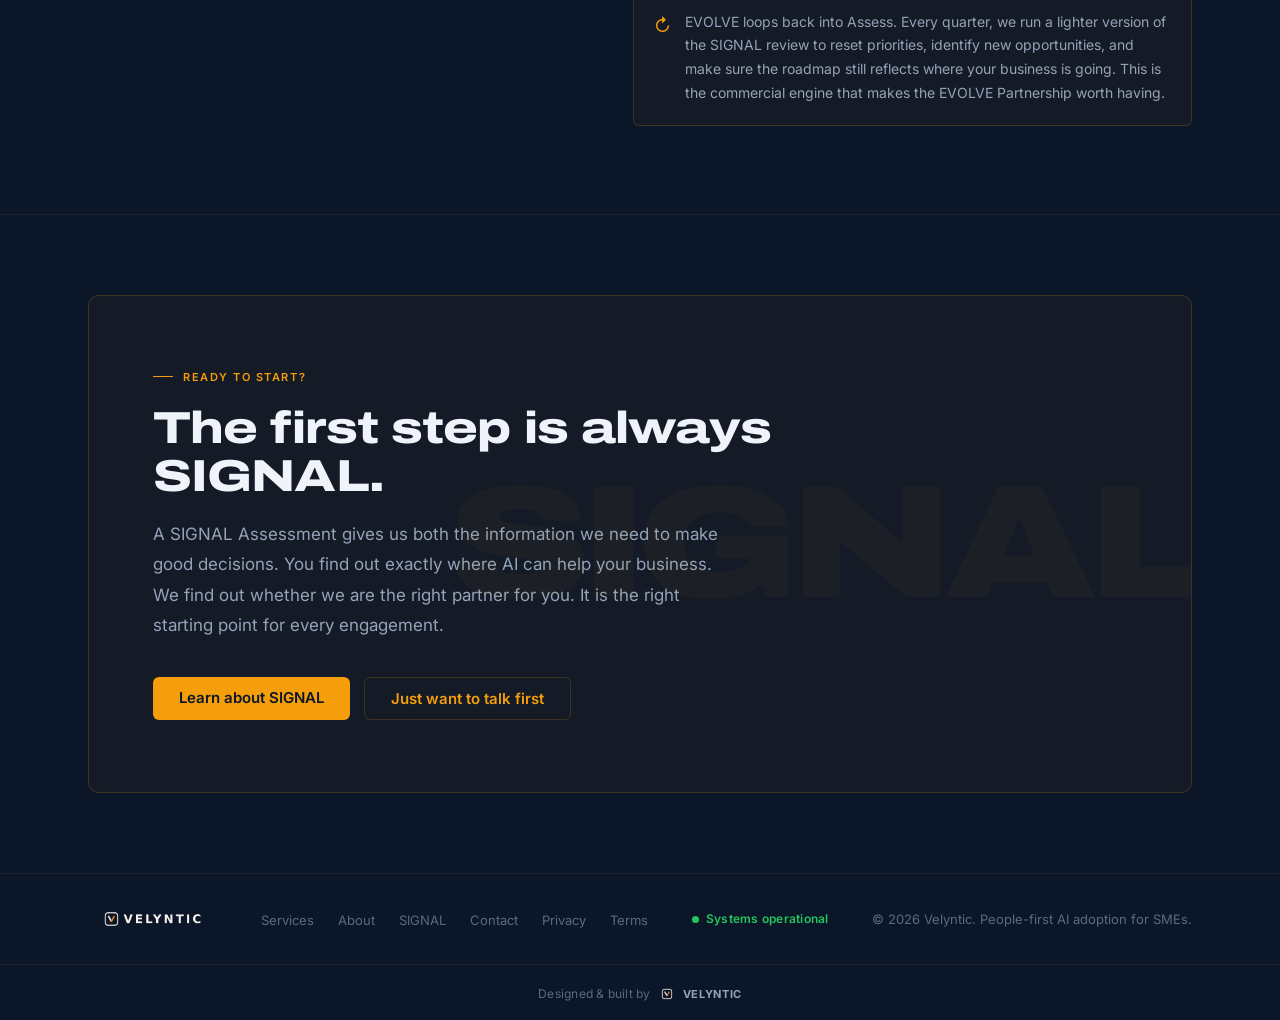
==== commit 4b894004: "Add files via upload" ====
--- a/about.html
+++ b/about.html
@@ -118,10 +118,8 @@
         <div class="about-text">
           <div class="section-label">Our story</div>
           <h2 class="section-title">Built on delivery. Focused on what works.</h2>
-          <p>Velyntic was founded by someone who spent fifteen years leading teams through situations where precision, governance, and human judgment were not optional extras. Five of those years were in special operations, planning and executing complex programmes across multiple countries, often with incomplete information and high stakes.</p>
-          <p>That background does not make us better at AI than anyone else. But it does mean we approach every engagement with a level of rigour that most AI consultancies simply have not built. We plan before we act. We govern before we scale. We document so the knowledge stays with you when we are done.</p>
-          <p>Velyntic focuses on SMEs because that is where the gap is largest. The big consultancies are not interested in your twenty-person business, and the freelancers you find online do not have the delivery framework to see a transformation through from assessment to sustained adoption. We built Velyntic to sit in that space.</p>
-          <p>We do not chase volume. Every client we take on is a client we believe we can genuinely help. If SIGNAL tells us AI is not the right priority for your business right now, we will tell you that too.</p>
+          <p>Velyntic was founded by someone who spent fifteen years leading teams through high-stakes, precision-critical work, including five years in special operations planning complex programmes with incomplete information. That rigour now shapes how we deliver AI: plan before we act, govern before we scale, document so the knowledge stays with you.</p>
+          <p>We focus on SMEs because that is where the gap is largest, and we do not chase volume. If SIGNAL tells us AI is not the right priority for your business right now, we will tell you that too.</p>
           <a href="contact.html" class="btn btn-outline">Work with us</a>
         </div>
         <div class="credentials">
--- a/css/styles.css
+++ b/css/styles.css
@@ -531,15 +531,15 @@
 /* ============================================================
    LIVE / DELIVERED STATUS BADGES
    Consistent green badge style used for "Live implementation"
-   and "Delivered" tags — vivid, pulsing dot, bold caps.
+   and "Delivered" tags — vivid, pulsing dot, full pill shape.
    ============================================================ */
 .badge-live {
-  display: inline-flex; align-items: center; gap: 7px;
-  font-size: 10px; font-weight: 700; letter-spacing: 0.09em; text-transform: uppercase;
+  display: inline-flex; align-items: center; gap: 8px;
+  font-size: 11px; font-weight: 700; letter-spacing: 0.09em; text-transform: uppercase;
   color: #4ADE80;
-  background: rgba(34,197,94,0.12);
-  border: 1px solid rgba(74,222,128,0.4);
-  padding: 5px 11px; border-radius: 4px;
+  background: rgba(34,197,94,0.1);
+  border: 1px solid rgba(74,222,128,0.45);
+  padding: 6px 14px; border-radius: 999px;
   margin-bottom: 16px;
 }
 .badge-live-dot {
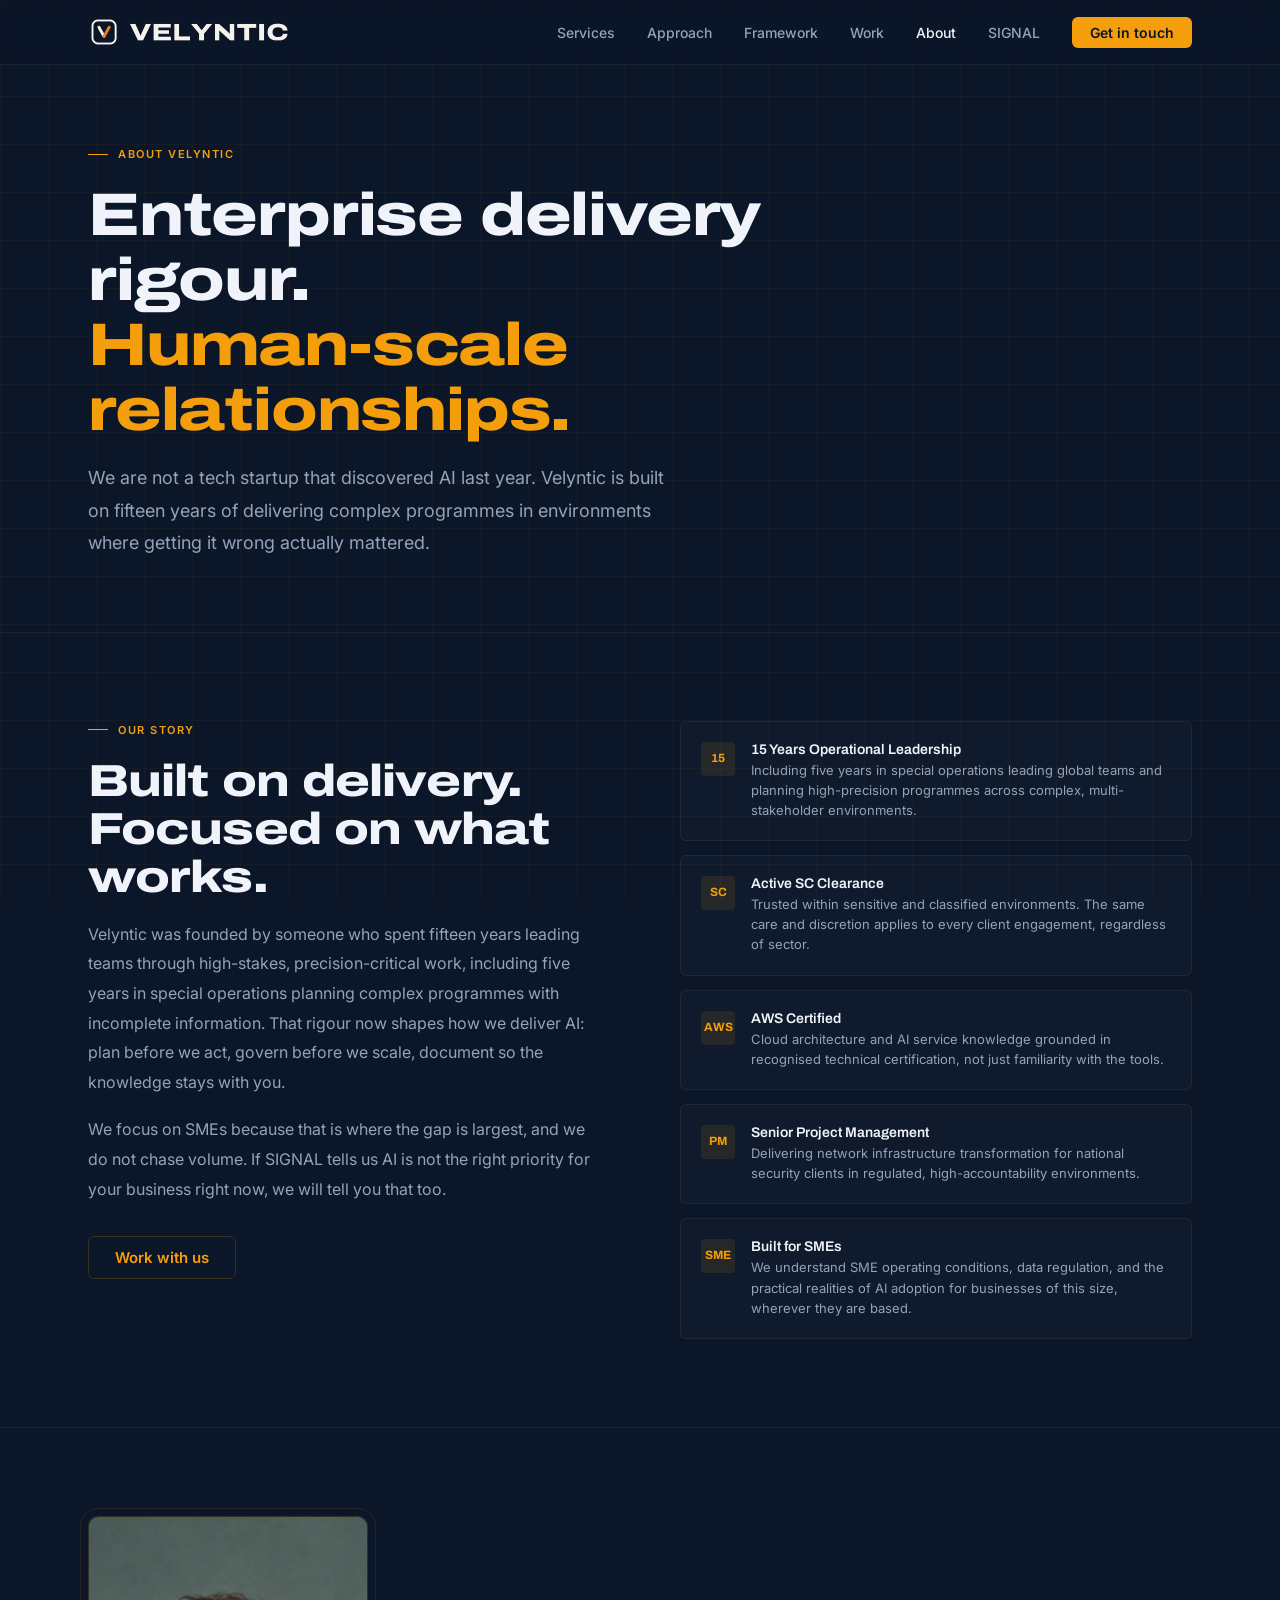
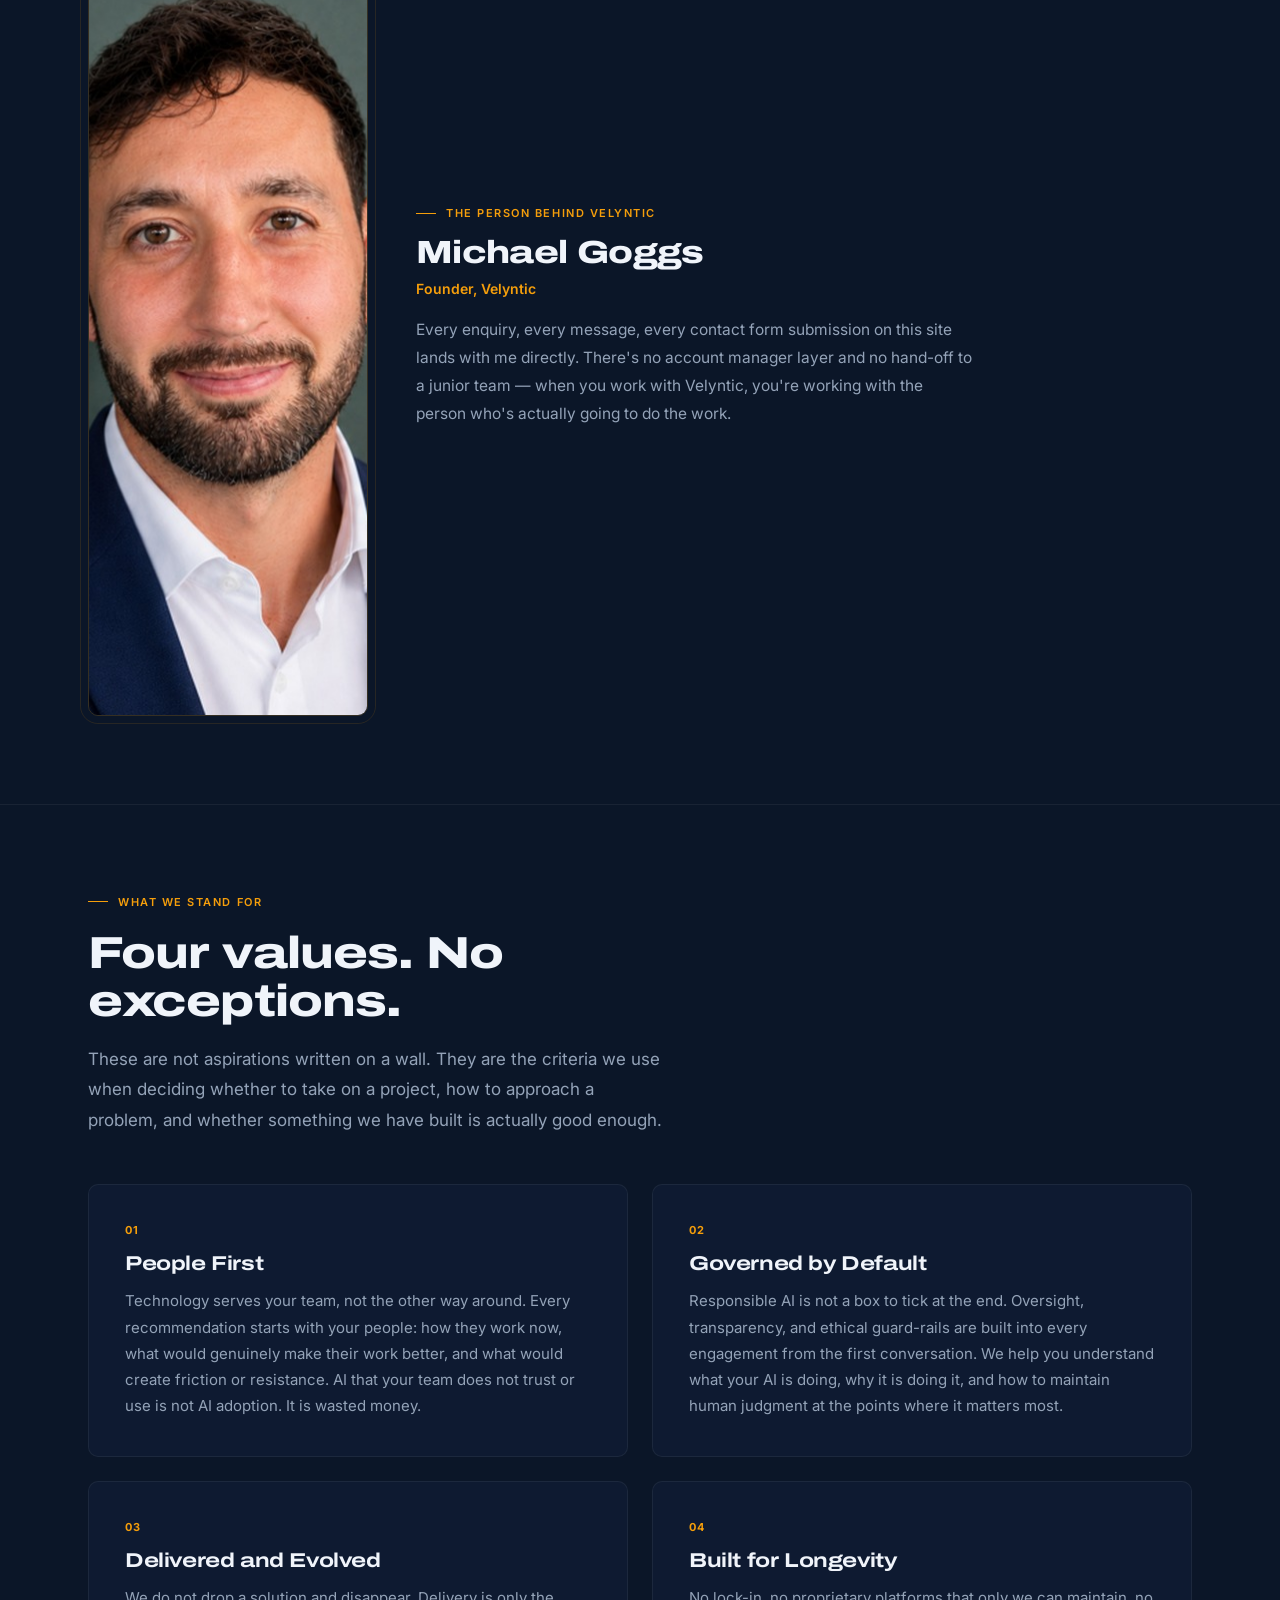
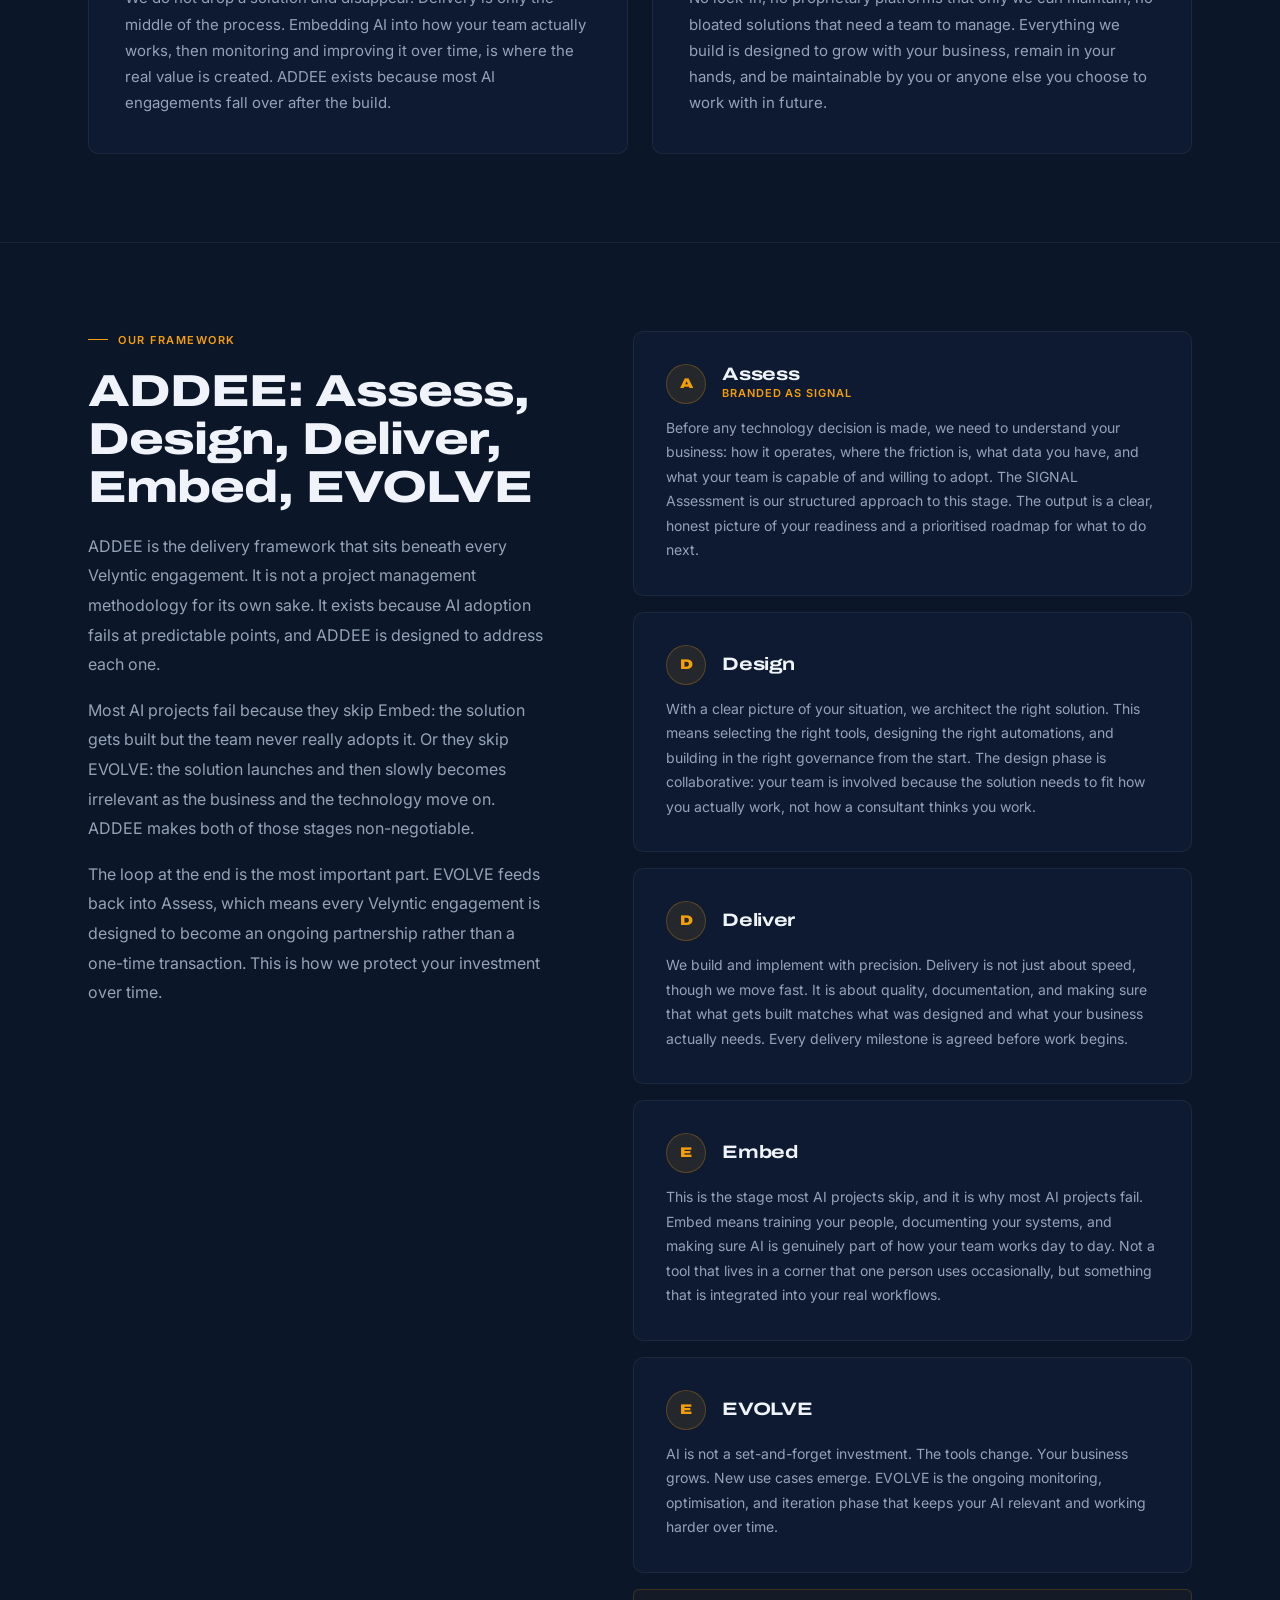
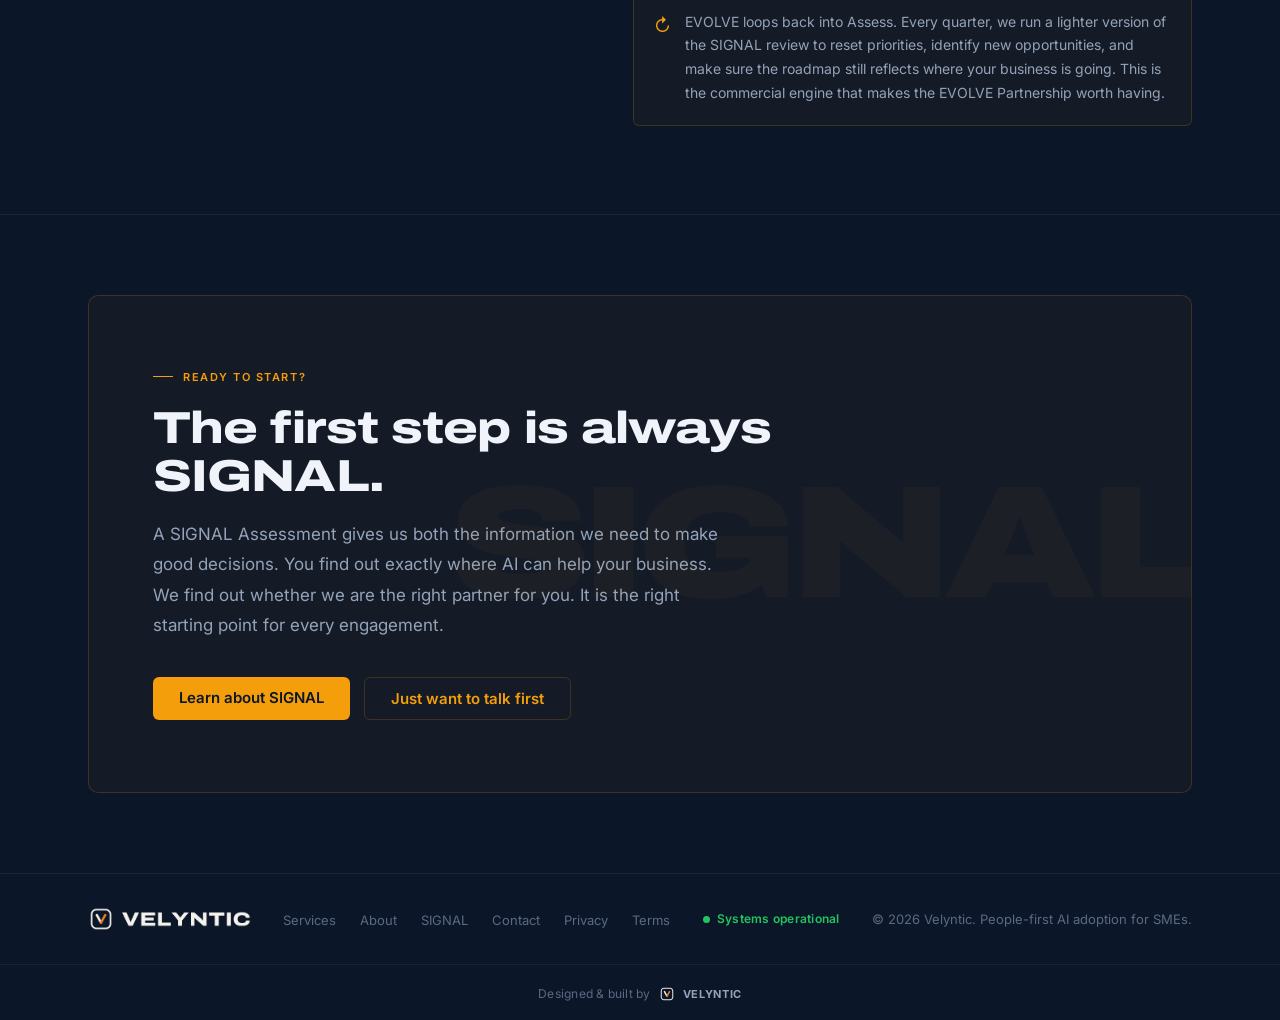
==== commit b000ad46: "Add files via upload" ====
--- a/about.html
+++ b/about.html
@@ -3,13 +3,44 @@
 <head>
   <meta charset="UTF-8">
   <meta name="viewport" content="width=device-width, initial-scale=1.0">
-  <title>About | Velyntic</title>
-  <meta name="description" content="About Velyntic: people-first AI adoption for SMEs. Fifteen years of operational leadership, active SC Clearance, and a delivery framework built for the long run.">
+  <title>About Velyntic | AI Consultant & Web Designer in North Yorkshire | Michael Goggs</title>
+  <meta name="description" content="Velyntic was founded by Michael Goggs — 15 years of operational leadership including special operations, active SC Clearance, and AWS Certified. Based in North Yorkshire, delivering AI adoption and web design to SMEs across the UK.">
+  <meta name="keywords" content="Michael Goggs, Velyntic founder, AI consultant North Yorkshire, web designer Catterick, SC cleared consultant, AWS certified AI, SME consultant Yorkshire, AI adoption expert UK, people-first AI, ADDEE framework creator">
+  <meta name="robots" content="index, follow, max-image-preview:large, max-snippet:-1, max-video-preview:-1">
+  <meta name="author" content="Michael Goggs, Velyntic">
+  <meta name="geo.region" content="GB-NYK">
+  <meta name="geo.placename" content="Catterick, North Yorkshire">
+  <meta name="geo.position" content="54.3788;-1.7261">
+  <meta name="ICBM" content="54.3788, -1.7261">
+  <meta name="theme-color" content="#0B1628">
+  <link rel="canonical" href="https://velyntic.com/about.html">
+
+  <!-- Open Graph -->
+  <meta property="og:type" content="profile">
+  <meta property="og:site_name" content="Velyntic">
+  <meta property="og:title" content="About Velyntic | Michael Goggs, AI Consultant & Web Designer">
+  <meta property="og:description" content="15 years of operational leadership. Active SC Clearance. AWS Certified. Based in North Yorkshire, delivering AI adoption and web design to SMEs across the UK.">
+  <meta property="og:url" content="https://velyntic.com/about.html">
+  <meta property="og:image" content="https://velyntic.com/assets/michael-goggs.jpg">
+  <meta property="og:image:width" content="800">
+  <meta property="og:image:height" content="800">
+  <meta property="og:image:alt" content="Michael Goggs, founder of Velyntic">
+  <meta property="og:locale" content="en_GB">
+  <meta property="profile:first_name" content="Michael">
+  <meta property="profile:last_name" content="Goggs">
+
+  <!-- Twitter Card -->
+  <meta name="twitter:card" content="summary_large_image">
+  <meta name="twitter:title" content="About Velyntic | Michael Goggs">
+  <meta name="twitter:description" content="15 years of operational leadership, SC Clearance, AWS Certified. AI adoption and web design for SMEs in North Yorkshire and the UK.">
+  <meta name="twitter:image" content="https://velyntic.com/assets/michael-goggs.jpg">
+  <meta name="twitter:image:alt" content="Michael Goggs, founder of Velyntic">
+
   <link rel="icon" type="image/png" href="assets/velyntic-favicon.png">
   <link rel="preconnect" href="https://fonts.googleapis.com">
   <link rel="preconnect" href="https://fonts.gstatic.com" crossorigin>
   <link href="https://fonts.googleapis.com/css2?family=Archivo:wdth,wght@75,400;100,700;100,800;100,900&family=Inter:wght@300;400;500;600&display=swap" rel="stylesheet">
-  <link rel="stylesheet" href="css/styles.css">
+  <link rel="stylesheet" href="css/styles.css?v=20260729a">
   <style>
     .founder-intro { padding: 88px 0; border-bottom: 1px solid var(--border-subtle); }
     .founder-layout { display: grid; grid-template-columns: 280px 1fr; gap: 48px; align-items: center; }
@@ -91,7 +122,7 @@
     </button>
   </div>
 </header>
-<nav class="nav-drawer" id="navDrawer">
+<nav class="nav-drawer" id="navDrawer" aria-label="Mobile navigation">
   <a href="services.html">Services</a>
   <a href="approach.html">Approach</a>
   <a href="framework.html">Framework</a>
@@ -292,6 +323,49 @@
   </div>
 </footer>
 
-<script src="js/main.js"></script>
+<script src="js/main.js?v=20260729a"></script>
+
+<!-- Structured Data: Person + BreadcrumbList -->
+<script type="application/ld+json">
+[
+  {
+    "@context": "https://schema.org",
+    "@type": "BreadcrumbList",
+    "itemListElement": [
+      { "@type": "ListItem", "position": 1, "name": "Home", "item": "https://velyntic.com/" },
+      { "@type": "ListItem", "position": 2, "name": "About", "item": "https://velyntic.com/about.html" }
+    ]
+  },
+  {
+    "@context": "https://schema.org",
+    "@type": "Person",
+    "@id": "https://velyntic.com/#founder",
+    "name": "Michael Goggs",
+    "jobTitle": "Founder",
+    "worksFor": { "@id": "https://velyntic.com/#organization" },
+    "image": "https://velyntic.com/assets/michael-goggs.jpg",
+    "url": "https://velyntic.com/about.html",
+    "description": "Founder of Velyntic. 15 years of operational leadership including five years in special operations. Active SC Clearance. AWS Certified. Senior Project Manager delivering network infrastructure transformation for national security clients.",
+    "knowsAbout": ["Artificial Intelligence", "AI Adoption", "Web Design", "Project Management", "AI Governance", "Brand Identity", "AWS Cloud Architecture", "Network Infrastructure", "Defence Sector", "Special Operations Planning"],
+    "hasCredential": [
+      { "@type": "EducationalOccupationalCredential", "credentialCategory": "certification", "name": "AWS Certified" },
+      { "@type": "EducationalOccupationalCredential", "credentialCategory": "security-clearance", "name": "Active SC Clearance" }
+    ],
+    "address": {
+      "@type": "PostalAddress",
+      "addressRegion": "North Yorkshire",
+      "addressCountry": "GB"
+    }
+  },
+  {
+    "@context": "https://schema.org",
+    "@type": "AboutPage",
+    "name": "About Velyntic",
+    "url": "https://velyntic.com/about.html",
+    "description": "About Velyntic: people-first AI adoption for SMEs. Fifteen years of operational leadership, active SC Clearance, and a delivery framework built for the long run.",
+    "mainEntity": { "@id": "https://velyntic.com/#organization" }
+  }
+]
+</script>
 </body>
 </html>
